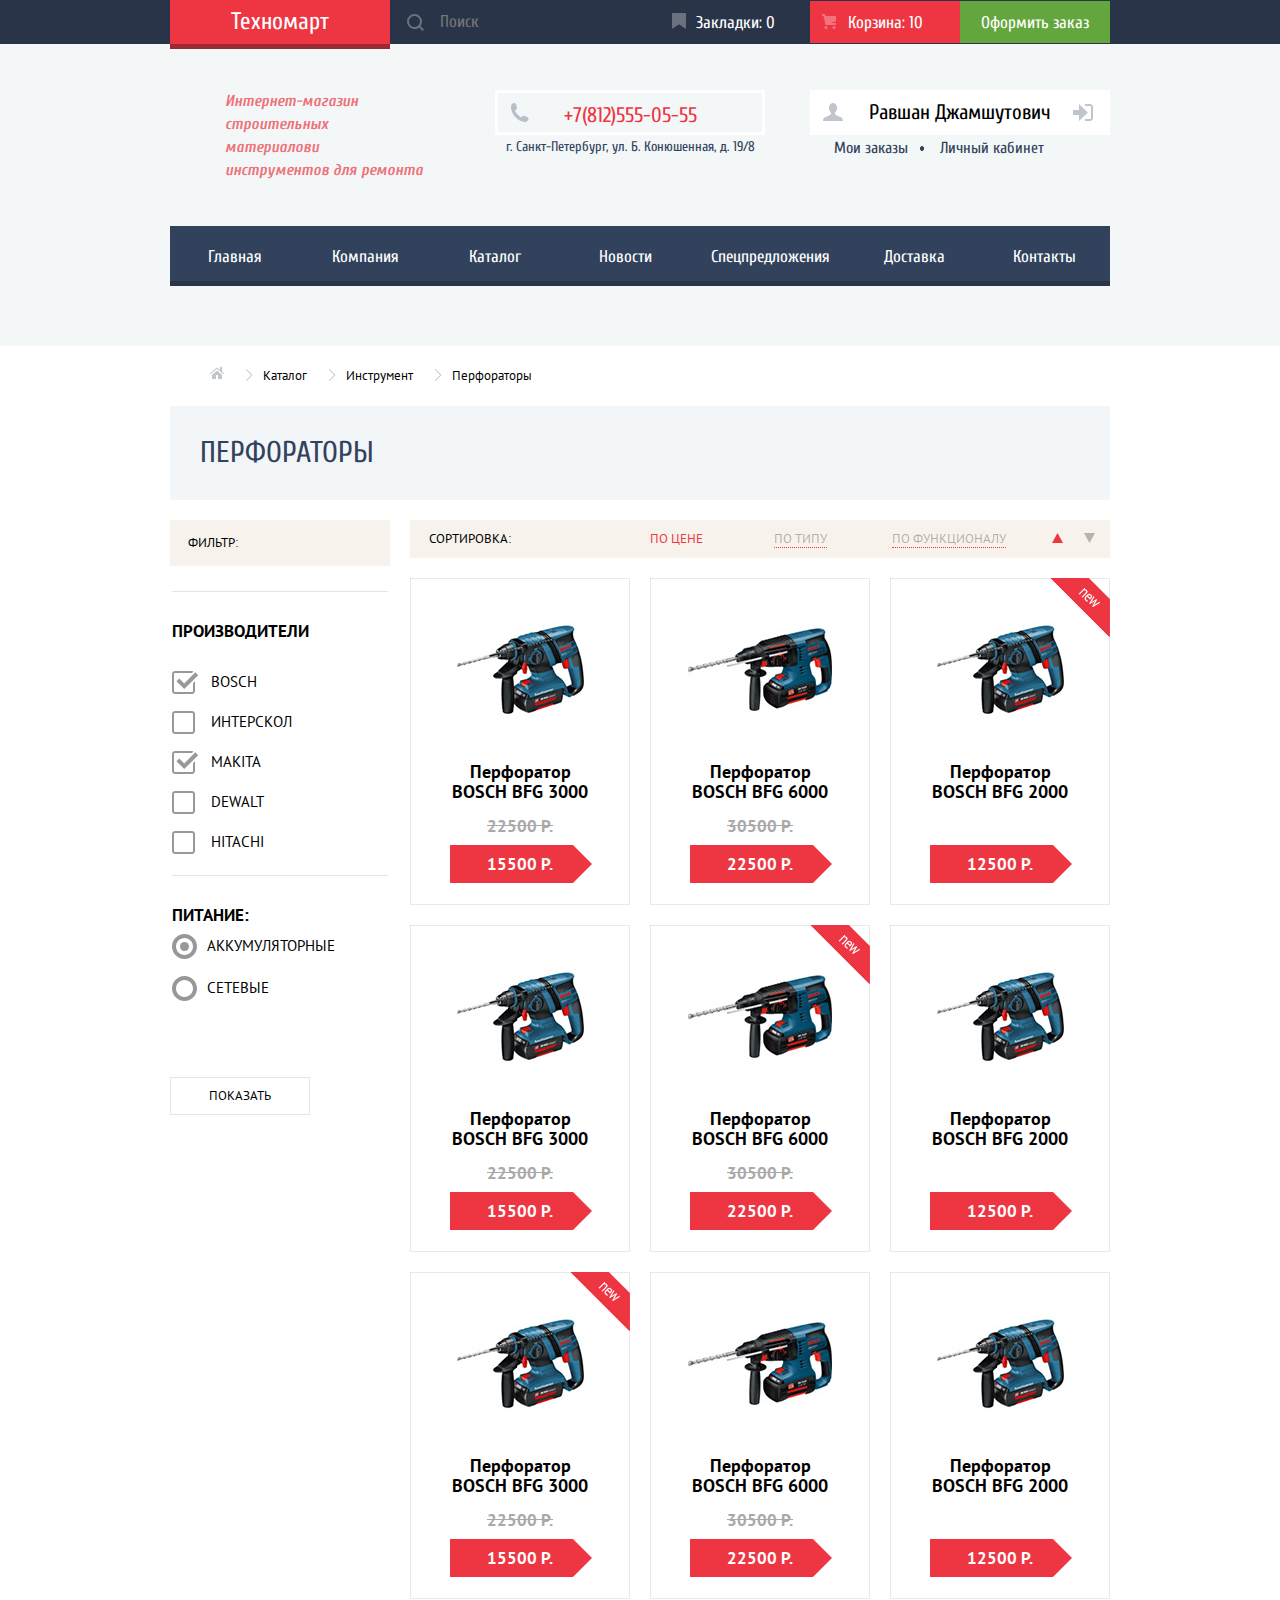
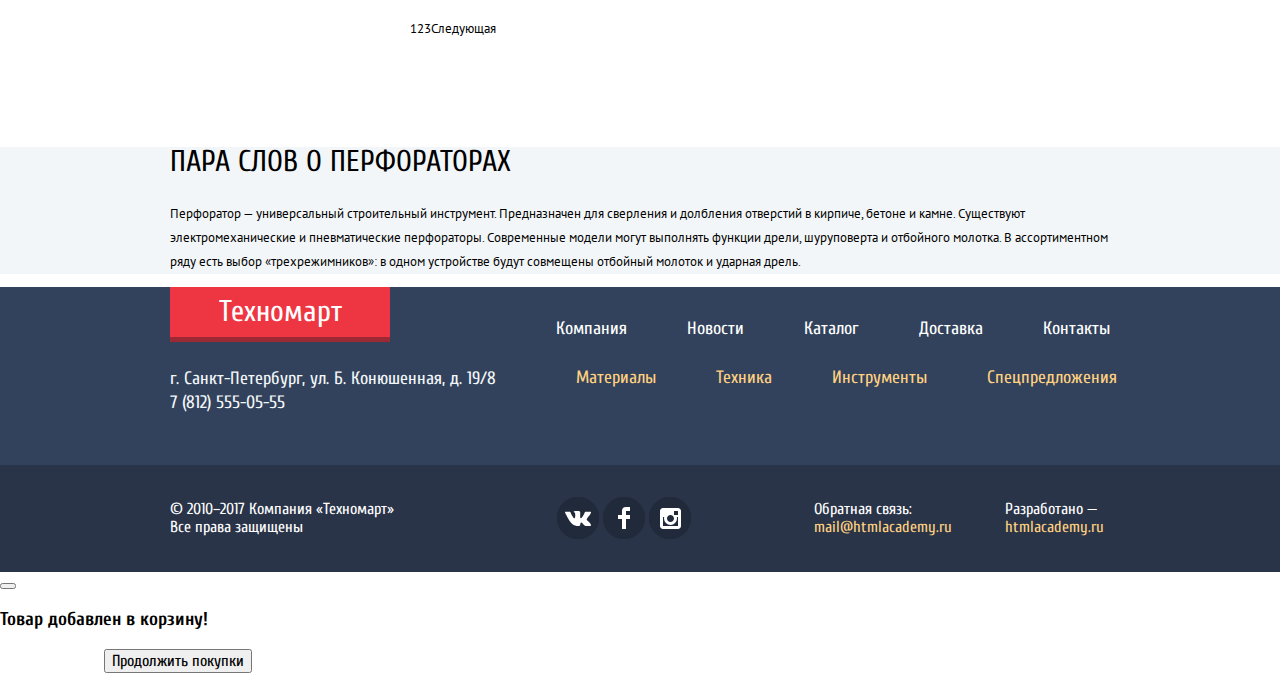
==== catalog.html @ 6abb8fef "Почти законченый фильтр" ====
<!DOCTYPE html>
<html>
  <head>
    <meta charset="utf-8">
    <title>Техномарт-товары</title>
    <link rel="stylesheet" href="css/normalize.css">
    <link href="https://fonts.googleapis.com/css?family=Cuprum:400,700,700i|PT+Sans:400,700&amp;subset=cyrillic" rel="stylesheet">
    <link rel="stylesheet" href="css/style.css">
  </head>
  <body class="inner">
    <header class="main-header">
      <div class="header-bg">
        <div class="header-top center">
          <a href="#" class="logo">
            Техномарт
          </a>

          <form class="search" action="https://echo.htmlacademy.ru" method="get">
            <input type="search" name="search" placeholder="Поиск" aria-label="Строка поиска">
            <button class="search-submit" type="submit" name="search-bottom" aria-label="Подтвердить поиск">
              <svg xmlns="http://www.w3.org/2000/svg" width="17" height="17" viewBox="0 0 17 17">
                  <path  d="M17 15.586l-3.542-3.542A7.465 7.465 0 0 0 15 7.5 7.5 7.5 0 1 0 7.5 15c1.71 0 3.282-.579 4.544-1.542L15.586 17 17 15.586zM2 7.5C2 4.467 4.467 2 7.5 2 10.532 2 13 4.467 13 7.5c0 3.032-2.468 5.5-5.5 5.5A5.506 5.506 0 0 1 2 7.5z"/>
              </svg>
            </button>
          </form>

          <div class="header-top-actions">
            <a href="#" class="bookmarks">Закладки: <span class="bookmarks-number">0</span></a>
            <a href="#" class="basket not-empty">Корзина: <span class="basket-number">10</span></a>
            <a href="#" class="order">Оформить заказ</a>
          </div>
        </div>
      </div>

      <div class="header-middle center">
        <h1 class="header-title">
            Интернет-магазин<br>строительных материалови<br>инструментов для ремонта
        </h1>

        <p class="header-info">

          <a href="tel:+78125550555" class="info-number">+7(812)555-05-55</a>

            г. Санкт-Петербург, ул. Б. Конюшенная, д. 19/8
        </p>

        <ul class="account entered">
          <li>
            <a href="#" class="account-user">
              <span class="user-name">Равшан Джамшутович</span>
            </a>
            <a href="#" class="account-exit">
              <svg xmlns="http://www.w3.org/2000/svg" width="20" height="17" viewBox="0 0 20 17">
                  <path fill="#32425C" d="M14.875 8.5L6 0v6H0v5h6v6z"/>
                  <path fill="#32425C" d="M16.986 15.01h-5.027V17h5.027c2.178 0 3.004-1.81 3.029-3.026V3.028C19.99 1.811 19.164 0 16.986 0h-5.027v1.99h5.027c.839 0 .992.681 1.01 1.057v10.904c-.017.376-.171 1.059-1.01 1.059z"/>
              </svg>
            </a>
          </li>

          <li class="account-actions"><a href="#" class="my-orders">Мои заказы</a><a href="#" class="my-account">Личный кабинет</a></li>
        </ul>
      </div>


      <nav class="header-bottom center">
          <ul class="nav-list">
            <li><a href="index.html">Главная</a></li>
            <li><a href="#">Компания</a></li>
            <li><a href="catalog.html">Каталог</a></li>
            <li><a href="#">Новости</a></li>
            <li><a href="#">Спецпредложения</a></li>
            <li><a href="#">Доставка</a></li>
            <li><a href="#">Контакты</a></li>
          </ul>
      </nav>

    </header>

    <main class="inner-page">
      <div class="center">
        <ul class="breadcrumbs">
          <li class="home">
            <a href="index.html">Главная
              <svg xmlns="http://www.w3.org/2000/svg" width="15" height="12" viewBox="0 0 15 12">
                  <g fill="#C1C6CE">
                      <path d="M3 8v4h4V8h2v4h4V8L8 3.516z"/>
                      <path d="M14.831 6.365L13 4.751V0h-2v2.987L8.332.635c-.02-.017-.043-.023-.064-.037a.465.465 0 0 0-.08-.047.551.551 0 0 0-.095-.024C8.062.521 8.032.515 8 .515c-.031 0-.061.006-.092.012a.46.46 0 0 0-.095.025c-.028.011-.053.029-.08.046-.021.014-.045.02-.064.037l-6.498 5.73a.501.501 0 0 0 .33.875.497.497 0 0 0 .331-.125L8 1.677l6.169 5.438a.501.501 0 0 0 .662-.75z"/>
                  </g>
              </svg>
            </a>
          </li>
          <li><a href="#">Каталог</a></li>
          <li><a href="#">Инструмент</a></li>
          <li>Перфораторы</li>
        </ul>

        <p class="internally-title title">Перфораторы</p>
      </div>

      <div class="inner-page-help center">
        <aside class="filters">
          <h2 class="filters-title">Фильтр:</h2>
          <form class="filter-actions" action="https://echo.htmlacademy.ru" method="post">
            <!--<fieldset class="filter-price">
              <legend class="price-title">Цена:</legend>

            </fieldset>
            -->
            <fieldset class="filter filter-manufacturer">
              <legend class="filter-title">Производители</legend>
              <p>
                <label class="checkbox">
                  <input class="checkbox-input" type="checkbox" name="manufacturer" checked value="bosch">
                  <span class="checkbox-custom custom"></span>
                  <span class="checkbox-label custom-label">BOSCH</span>
                </label>

                <label class="checkbox">
                  <input class="checkbox-input" type="checkbox" name="manufacturer" value="intersckol">
                  <span class="checkbox-custom custom"></span>
                  <span class="checkbox-label custom-label">ИНТЕРСКОЛ</span>
                </label>

                <label class="checkbox">
                  <input class="checkbox-input" type="checkbox" name="manufacturer" checked value="makita">
                  <span class="checkbox-custom custom"></span>
                  <span class="checkbox-label custom-label">MAKIta</span>
                </label>

                <label class="checkbox">
                  <input class="checkbox-input" type="checkbox" name="manufacturer" value="dewalt">
                  <span class="checkbox-custom custom"></span>
                  <span class="checkbox-label custom-label">Dewalt</span>
                </label>

                <label class="checkbox">
                  <input class="checkbox-input" type="checkbox" name="manufacturer" value="hitachi">
                  <span class="checkbox-custom custom"></span>
                  <span class="checkbox-label custom-label">Hitachi</span>
                </label>
              </p>
            </fieldset>

            <fieldset class="filter filter-nutrition">
              <legend class="filter-title">Питание:</legend>
              <label class="radio">
                <input disabled class="radio-input" type="radio" name="nutrition" value="battery" checked>
                <span class="radio-custom custom"></span>
                <span class="radio-label custom-label">Аккумуляторные</span>
              </label>

              <label class="radio">
                <input class="radio-input" type="radio" name="nutrition" value="network">
                <span class="radio-custom custom"></span>
                <span class="radio-label custom-label">Сетевые</span>
              </label>
            </fieldset>
            <button type="submit"  class="filters-submit">Показать</button>
          </form>
        </aside>

        <div class="catalog-column">
          <section class="sorting">
            <h2>Сортировка:</h2>
            <ul class="sorting-menu">
              <li><a class="sorting-text sorting-price sorting-active" href="#">по цене</a></li>
              <li><a class="sorting-text sorting-type" href="#">по типу</a></li>
              <li><a class="sorting-text sorting-funct" href="#">по функционалу</a></li>
              <li>
                <a class="sorthing-flag sorting-up sorting-active-flag" href="#">
                  <svg xmlns="http://www.w3.org/2000/svg" width="11" height="10" viewBox="0 0 11 10">
                      <path d="M5.5 0L0 10h11z"/>
                  </svg>
                </a>
              </li>
              <li>
                <a class="sorting-flag sorting-down" href="#">
                  <svg xmlns="http://www.w3.org/2000/svg" width="11" height="10" viewBox="0 0 11 10">
                      <path d="M5.5 10L0 0h11"/>
                  </svg>
                </a>
              </li>
            </ul>
          </section>

          <section class="catalog items">
            <ul class="catalog-list">
              <li class="catalog-item">

                <h3 class="item-title">
                  <a href="#">
                    Перфоратор BOSCH
                    BFG 3000
                  </a>
                </h3>
                <p class="img-item">
                  <img src="img/item-1.jpg" alt="Перфоратор BOSCH BFG 3000" width="127" height="112">
                </p>

                <p class="old-price"><span class="visually-hidden">Старая цена: </span>22500 Р.</p>
                <p class="new-price"><span class="visually-hidden">Новая цена: </span>15500 Р.</p>

                <p class="item-actions">
                  <a href="#" class="buy">Купить</a>
                  <a href="#" class="bookmark">В Закладки</a>
                </p>
              </li>

              <li class="catalog-item">

                <h3 class="item-title">
                  <a href="#">
                    Перфоратор BOSCH
                    BFG 6000
                  </a>
                </h3>
                <p class="img-item">
                  <img src="img/item-2.jpg" alt="Перфоратор BOSCH BFG 6000" width="144" height="128">
                </p>

                <p class="old-price"><span class="visually-hidden">Старая цена: </span>30500 Р.</p>
                <p class="new-price"><span class="visually-hidden">Новая цена: </span>22500 Р.</p>

                <p class="item-actions">
                  <a href="#" class="buy">Купить</a>
                  <a href="#" class="bookmark">В Закладки</a>
                </p>
              </li>

              <li class="catalog-item">

                <h3 class="item-title">
                  <a href="#">
                    Перфоратор BOSCH
                    BFG 2000
                  </a>
                </h3>
                <p class="img-item">
                  <img src="img/item-1.jpg" alt="Перфоратор BOSCH BFG 2000" width="127" height="112">
                </p>
                <b class="new-item">New</b>
                <p class="old-price"><span class="visually-hidden">Старая цена: </span></p>
                <p class="new-price"><span class="visually-hidden">Новая цена: </span>12500 Р.</p>

                <p class="item-actions">
                  <a href="#" class="buy">Купить</a>
                  <a href="#" class="bookmark">В Закладки</a>
                </p>
              </li>

              <li class="catalog-item">

                <h3 class="item-title">
                  <a href="#">
                    Перфоратор BOSCH
                    BFG 3000
                  </a>
                </h3>
                <p class="img-item">
                  <img src="img/item-1.jpg" alt="Перфоратор BOSCH BFG 3000" width="127" height="112">
                </p>

                <p class="old-price"><span class="visually-hidden">Старая цена: </span>22500 Р.</p>
                <p class="new-price"><span class="visually-hidden">Новая цена: </span>15500 Р.</p>

                <p class="item-actions">
                  <a href="#" class="buy">Купить</a>
                  <a href="#" class="bookmark">В Закладки</a>
                </p>
              </li>

              <li class="catalog-item">

                <h3 class="item-title">
                  <a href="#">
                    Перфоратор BOSCH
                    BFG 6000
                  </a>
                </h3>
                <p class="img-item">
                  <img src="img/item-2.jpg" alt="Перфоратор BOSCH BFG 6000" width="144" height="128">
                </p>
                <b class="new-item">New</b>
                <p class="old-price"><span class="visually-hidden">Старая цена: </span>30500 Р.</p>
                <p class="new-price"><span class="visually-hidden">Новая цена: </span>22500 Р.</p>

                <p class="item-actions">
                  <a href="#" class="buy">Купить</a>
                  <a href="#" class="bookmark">В Закладки</a>
                </p>
              </li>

              <li class="catalog-item">

                <h3 class="item-title">
                  <a href="#">
                    Перфоратор BOSCH
                    BFG 2000
                  </a>
                </h3>
                <p class="img-item">
                  <img src="img/item-1.jpg" alt="Перфоратор BOSCH BFG 2000" width="127" height="112">
                </p>

                <p class="old-price"><span class="visually-hidden">Старая цена: </span></p>
                <p class="new-price"><span class="visually-hidden">Новая цена: </span>12500 Р.</p>

                <p class="item-actions">
                  <a href="#" class="buy">Купить</a>
                  <a href="#" class="bookmark">В Закладки</a>
                </p>
              </li>

              <li class="catalog-item">

                <h3 class="item-title">
                  <a href="#">
                    Перфоратор BOSCH
                    BFG 3000
                  </a>
                </h3>
                <p class="img-item">
                  <img src="img/item-1.jpg" alt="Перфоратор BOSCH BFG 3000" width="127" height="112">
                </p>
                <b class="new-item">New</b>
                <p class="old-price"><span class="visually-hidden">Старая цена: </span>22500 Р.</p>
                <p class="new-price"><span class="visually-hidden">Новая цена: </span>15500 Р.</p>

                <p class="item-actions">
                  <a href="#" class="buy">Купить</a>
                  <a href="#" class="bookmark">В Закладки</a>
                </p>
              </li>

              <li class="catalog-item">

                <h3 class="item-title">
                  <a href="#">
                    Перфоратор BOSCH
                    BFG 6000
                  </a>
                </h3>
                <p class="img-item">
                  <img src="img/item-2.jpg" alt="Перфоратор BOSCH BFG 6000" width="144" height="128">
                </p>

                <p class="old-price"><span class="visually-hidden">Старая цена: </span>30500 Р.</p>
                <p class="new-price"><span class="visually-hidden">Новая цена: </span>22500 Р.</p>

                <p class="item-actions">
                  <a href="#" class="buy">Купить</a>
                  <a href="#" class="bookmark">В Закладки</a>
                </p>
              </li>

              <li class="catalog-item">

                <h3 class="item-title">
                  <a href="#">
                    Перфоратор BOSCH
                    BFG 2000
                  </a>
                </h3>
                <p class="img-item">
                  <img src="img/item-1.jpg" alt="Перфоратор BOSCH BFG 2000" width="127" height="112">
                </p>

                <p class="old-price"><span class="visually-hidden">Старая цена: </span></p>
                <p class="new-price"><span class="visually-hidden">Новая цена: </span>12500 Р.</p>

                <p class="item-actions">
                  <a href="#" class="buy">Купить</a>
                  <a href="#" class="bookmark">В Закладки</a>
                </p>
              </li>
            </ul>

          <ul class="pagination">
            <li><a class="button-pagination active" href="#">1</a></li>
            <li><a class="button-pagination" href="#">2</a></li>
            <li><a class="button-pagination" href="#">3</a></li>
            <li><a class="button-pagination button-next" href="#">Следующая</a></li>
          </ul>
        </section>
      </div>
    </div>
      <section class="inner-info">
        <div class="center">
          <h2 class="title">ПАРА СЛОВ О ПЕРФОРАТОРАХ</h2>
          <p>
            Перфоратор — универсальный строительный инструмент. Предназначен для сверления и долбления отверстий в кирпиче, бетоне и камне.
            Существуют электромеханические и пневматические перфораторы. Современные модели могут выполнять функции дрели, шуруповерта и отбойного молотка. В ассортиментном ряду есть выбор «трехрежимников»: в одном устройстве будут совмещены отбойный молоток и ударная дрель.
          </p>
        </div>
      </section>
    </main>

    <footer class="main-footer">
      <nav class="footer-nav center">
        <div class="footer-column-left">
          <a href="#" class="logo">
            Техномарт
          </a>

          <p>
            г. Санкт-Петербург, ул. Б. Конюшенная, д. 19/8<br>
            7 (812) 555-05-55
          </p>
        </div>

        <div class="footer-column-right">
          <ul class="footer-main-nav">
            <li><a class="footer-button" href="#">Компания</a></li>
            <li><a class="footer-button" href="#">Новости</a></li>
            <li><a class="footer-button" href="#">Каталог</a></li>
            <li><a class="footer-button" href="#">Доставка</a></li>
            <li><a class="footer-button last" href="#">Контакты</a></li>
          </ul>

          <ul class="footer-add-nav">
            <li><a class="footer-button" href="#">Материалы</a></li>
            <li><a class="footer-button" href="#">Техника</a></li>
            <li><a class="footer-button" href="#">Инструменты</a></li>
            <li><a class="footer-button last" href="#">Спецпредложения</a></li>
          </ul>
        </div>
      </nav>

      <div class="footer-bottom-bg">
        <div class="footer-bottom center">
          <p class="footer-info">
            © 2010–2017 Компания «Техномарт»<br>
            Все права защищены
          </p>

          <div class="social">
            <ul>
              <li>
                <a class="social-button" href="https://vk.com">Vkontakte
                  <svg xmlns="http://www.w3.org/2000/svg" width="26" height="15" viewBox="0 0 26 15">
                      <path fill="#FFF" d="M16.138 11.51c.956-.309 2.18 2.04 3.483 2.939.978.681 1.727.534 1.727.534l3.473-.05s1.815-.112.957-1.554c-.071-.12-.503-1.069-2.585-3.022-2.177-2.043-1.882-1.712.739-5.244 1.597-2.153 2.236-3.468 2.036-4.028-.192-.539-1.365-.399-1.365-.399L20.69.713c-.381.001-.704.119-.851.515-.003.004-.621 1.666-1.445 3.079-1.741 2.989-2.436 3.148-2.724 2.961-.661-.433-.494-1.737-.494-2.664 0-2.897.432-4.105-.846-4.417-.427-.104-.739-.172-1.828-.182-1.392-.021-2.574 0-3.244.329-.445.223-.786.712-.579.74.26.035.843.16 1.155.586.401.552.389 1.789.389 1.789s.229 3.411-.54 3.834c-.528.29-1.25-.302-2.803-3.016-.793-1.388-1.392-2.922-1.392-2.922s-.116-.285-.326-.441c-.25-.185-.6-.244-.6-.244L.848.684S.29.7.085.946c-.182.218-.015.668-.015.668s2.909 6.881 6.203 10.347c3.02 3.182 6.452 2.971 6.452 2.971h1.555s.469-.054.709-.312c.224-.24.214-.691.214-.691s-.031-2.109.935-2.419z"/>
                  </svg>
                </a>
              </li>
              <li>
                <a class="social-button" href="https://ru-ru.facebook.com">facebook
                  <svg xmlns="http://www.w3.org/2000/svg" width="12" height="22" viewBox="0 0 12 22">
                      <path fill="#FFF" d="M12 4V0H8a4 4 0 0 0-4 4v4H0v4h4v10h4V12h4V8H8V4h4z"/>
                  </svg>
                </a>
              </li>
              <li>
                <a class="social-button" href="https://www.instagram.com">instagram
                  <svg xmlns="http://www.w3.org/2000/svg" width="21" height="21" viewBox="0 0 21 21">
                      <path fill="#FFF" d="M18 0H3C1.35 0 0 1.35 0 3v15c0 1.65 1.35 3 3 3h15c1.65 0 3-1.35 3-3V3c0-1.65-1.35-3-3-3zm-7.5 7c1.93 0 3.5 1.57 3.5 3.5S12.43 14 10.5 14 7 12.43 7 10.5 8.57 7 10.5 7zM18 18H3V9h1.181A6.504 6.504 0 0 0 4 10.5a6.5 6.5 0 1 0 13 0 6.45 6.45 0 0 0-.181-1.5H18v9zm0-11h-4V3h4v4z"/>
                  </svg>
                </a>
              </li>
            </ul>
          </div>

          <p class="feedback">
            Обратная связь:<br>
            <a href="mailto:mail@htmlacademy.ru">mail@htmlacademy.ru</a>
          </p>

          <p class="developed">
            Разработано — <br>
            <a href="https://htmlacademy.ru">htmlacademy.ru</a>
          </p>
        </div>
      </div>
    </footer>

    <section class="pop-up added-item">
      <button type="button"  class="close" aria-label="Закрыть"></button>

      <h3 class="title-added">Товар добавлен в корзину!</h3>

      <a href="#" class="go-tu">Оформить заказ</a>

      <button type="button" class="continue">Продолжить покупки</button>
    </section>
  </body>
</html>
---- css/style.css ----
/*Global teg*/
body{
  margin:0px;
  padding: 0px;

  font-family: Cuprum, Arial, sans-serif;

}

a{
  text-decoration: none;
  color:#ffffff;
}
.button{
  display: block;
  width: 253px;
  min-height: 38px;
  box-sizing: border-box;

  padding-top:11px;

  text-align: center;

  font-size: 14px;
  line-height: 1.29;
  font-weight: normal;

  color: #ffffff;

  background-color: #ee3643;


}
.button:hover,
.button:focus{
  background-color: #ca2c37;
}
.button:active{
  background-color: #ba2732;
}

.title{
  font-weight: normal;
  text-transform: uppercase;
}

.center{
  width: 940px;
  padding: 0px 10px;
  margin: 0px auto;
}


.visually-hidden {
  position: absolute;
  overflow: hidden;
  clip: rect(0 0 0 0);
  height: 1px; width: 1px;
  margin: -1px; padding: 0; border: 0;
}


/*Header*/
.main-header{
  background-color: #f3f7f8;

  padding-bottom: 60px;
  margin-bottom: 60px;
}
.header-bg{
  display: flex;

  width: 100%;

  margin-bottom: 46px;

  background-color: #293449;
}
.main-header .header-top{
  display: flex;
  margin: 0 auto;
  align-items: center;
  min-height: 42px;

  font-size: 17px;
  line-height: 18px;
}

.header-top .header-top-actions{
  display: flex;
  justify-content: flex-end;

  flex-basis: 100%;
}

.logo{
  box-sizing: border-box;

  font-size: 24px;
  line-height: 24px;

  text-align: center;

  padding: 10px 0px;

  width: 220px;
  min-height: 43px;

  background-color: #ee3643;

  box-shadow: 0px 5px 0 0 #9C2933;

  flex-shrink: 0;
}
.logo:hover{
  background-color: #ca2c37;
}
.logo:active,
.logo:focus
{
  background-color: #ba2732;
}

.search{
  min-height: 42px;

  display: flex;

  flex-shrink: 0;

  position: relative;
}

.search input[type="search"]{
  font:inherit;

  background-color: inherit;

  border:none;

  box-sizing: border-box;

  padding: 0px;
  padding-left: 50px;

  width: 270px;
  min-height: 100%;
}

.search .search-submit{
  position: absolute;


  font-size: 0px;

  border:none;

  min-height: 42px;
  width: 50px;

  order: -1;

  margin:0px;
  padding:0px;

  background-color: transparent;
  fill:#ffffff;
  opacity: 0.3;
}

.search:hover{
  background-color: #212a3a;
}
.search:hover .search-submit{
  opacity: 1;
}
.search-submit:focus{
  opacity: 1;
  fill:black;
}
.search input[type="search"]:focus{
  background-color: #ffffff;

  outline: none;

  color: #000000;
}
input[type="search"]:focus+.search-submit{
  opacity: 1;
  fill:#ee3643;
}
.search-submit:focus{
  opacity: 1;
  fill:#ee3643;
}
.header-top-actions{
  width: 450px;
}

.bookmarks{
  position: relative;
}
.bookmarks{
  display: block;

  width: 150px;
  min-height: 42px;

  padding-top:13px;

  text-align: center;

  box-sizing: border-box;
}
.bookmarks::after{
  content: "";
  position: absolute;
  left: 12px;
  top: 12px;
  min-width: 14px;
  min-height: 16px;

  background-image: url("data:image/svg+xml,%3Csvg xmlns='http://www.w3.org/2000/svg' width='14' height='16' viewBox='0 0 14 16' style='opacity:0.3;'%3E%3Cpath fill='%23ffffff' d='M14 15c0 .55-.368.741-.818.426l-5.363-3.765c-.45-.315-1.187-.315-1.637 0L.818 15.426C.368 15.741 0 15.55 0 15V1c0-.55.45-1 1-1h12c.55 0 1 .45 1 1v14z'/%3E%3C/svg%3E");
  background-position: center;
  background-repeat: no-repeat;
}

.basket{
  display: block;

  position: relative;

  width: 150px;
  min-height: 42px;

  padding-top:13px;

  text-align: center;

  box-sizing: border-box;
}

.not-empty{
  background-color: #ee3643;
}

.bookmarks.not-empty{
  background-color: #ee3643;
}

.basket.not-empty{
  background-color: #ee3643;
}

.basket::after{
  content: "";
  position: absolute;
  left: 12px;
  top: 12px;
  min-width: 14px;
  min-height: 16px;

  background-image: url("data:image/svg+xml,%3Csvg xmlns='http://www.w3.org/2000/svg' width='15' height='15' viewBox='0 0 15 15' style='opacity:0.3;'%3E%3Ccircle cx='4.5' cy='13.5' r='1.5' fill='%23ffffff'/%3E%3Ccircle cx='12.5' cy='13.5' r='1.5' fill='%23ffffff'/%3E%3Cpath d='M15 2H4.07l-.422-2H0v2h2.031l1.985 9H15V9H9.441L15 6.951z' fill='%23ffffff'/%3E%3C/svg%3E%0A");
  background-position: center;
  background-repeat: no-repeat;
}

.bookmarks:hover,
.bookmarks:focus,
.basket:hover,
.basket:focus{
  background-color: #212a3a;
}
.bookmarks:hover::after,
.bookmarks:focus::after{
  background-image: url("data:image/svg+xml,%3Csvg xmlns='http://www.w3.org/2000/svg' width='14' height='16' viewBox='0 0 14 16' style='opacity:1;'%3E%3Cpath fill='%23ffffff' d='M14 15c0 .55-.368.741-.818.426l-5.363-3.765c-.45-.315-1.187-.315-1.637 0L.818 15.426C.368 15.741 0 15.55 0 15V1c0-.55.45-1 1-1h12c.55 0 1 .45 1 1v14z'/%3E%3C/svg%3E");
}
.basket:hover::after,
.basket:focus::after{
  background-image: url("data:image/svg+xml,%3Csvg xmlns='http://www.w3.org/2000/svg' width='15' height='15' viewBox='0 0 15 15' style='opacity:1;'%3E%3Ccircle cx='4.5' cy='13.5' r='1.5' fill='%23ffffff'/%3E%3Ccircle cx='12.5' cy='13.5' r='1.5' fill='%23ffffff'/%3E%3Cpath d='M15 2H4.07l-.422-2H0v2h2.031l1.985 9H15V9H9.441L15 6.951z' fill='%23ffffff'/%3E%3C/svg%3E%0A");
}

.bookmarks:active,
.basket:active{
  background-color: #161d29;
  opacity: 0.6;
}
.bookmarks:active::after{
  background-image: url("data:image/svg+xml,%3Csvg xmlns='http://www.w3.org/2000/svg' width='14' height='16' viewBox='0 0 14 16' style='opacity:0.5;'%3E%3Cpath fill='%23ffffff' d='M14 15c0 .55-.368.741-.818.426l-5.363-3.765c-.45-.315-1.187-.315-1.637 0L.818 15.426C.368 15.741 0 15.55 0 15V1c0-.55.45-1 1-1h12c.55 0 1 .45 1 1v14z'/%3E%3C/svg%3E");
}
.basket:active::after{
  background-image: url("data:image/svg+xml,%3Csvg xmlns='http://www.w3.org/2000/svg' width='15' height='15' viewBox='0 0 15 15' style='opacity:0.5;'%3E%3Ccircle cx='4.5' cy='13.5' r='1.5' fill='%23ffffff'/%3E%3Ccircle cx='12.5' cy='13.5' r='1.5' fill='%23ffffff'/%3E%3Cpath d='M15 2H4.07l-.422-2H0v2h2.031l1.985 9H15V9H9.441L15 6.951z' fill='%23ffffff'/%3E%3C/svg%3E%0A");
}

.bookmarks.not-empty:hover,
.bookmarks.not-empty:focus{
  background-color: #ca2c37;
}
.bookmarks.not-empty:active{
  background-color: #ba2732;
}

.basket.not-empty:hover,
.basket.not-empty:focus{
  background-color: #ca2c37;
}
.basket.not-empty:active{
  background-color: #ba2732;
}

.order{
  display: block;
  background-color: #63a63e;

  box-sizing: border-box;

  text-align: center;

  padding-top: 13px;

  width: 150px;
  min-height: 42px;
}
.order:hover,
.order:focus{
  background-color: #5fbb2d;
}
.order:active{
  background-color: #518534;
  color:rgba(255, 255, 255, 0.5);
}


.header-middle{
  display: flex;
  flex-direction: row;
  justify-content: flex-start;
  align-items: flex-start;

  margin-bottom: 44px;

}

.header-title{
  display: block;
  min-width: 200px;
  min-height: 60px;
  box-sizing: border-box;


  font-style: italic;
  font-size: 16px;
  line-height: 23px;

  text-align: left;

  color:rgba(238, 54, 67, 0.7);

  margin: 0px;
  margin-right: 70px;
  margin-left: 55px;
}

.header-info{
  text-align:center;

  font-size: 14px;
  line-height: 24px;

  color: #32425c;

  margin: 0px;
  margin-right: 65px;

  position: relative;
}


.info-number{
  display: block;
  width: 270px;
  min-height: 45px;
  box-sizing: border-box;

  padding-top: 12px;

  font-size: 21px;
  line-height: 21px;

  border:3px solid #ffffff;

  color:#ee3643;
}
.info-number::after{
  content: "";
  position: absolute;
  left: 15px;
  top: 13px;

  min-width: 19px;
  min-height: 19px;

  background-image: url("data:image/svg+xml,%3Csvg xmlns='http://www.w3.org/2000/svg' width='19' height='19' viewBox='0 0 19 19'%3E%3Cpath fill='%23B7BFC8' d='M15.572 18.985h-.941c-4.129-.488-7.157-2.408-9.359-4.864C3.062 11.66 1.318 8.492.978 4.228V3.084c.078-.774.459-1.304.898-1.757C2.425.766 3.25.044 4.002.019c.554-.018 1.5.38 1.879.899.329.446.504 1.339.656 2.003.154.671.505 1.643.408 2.289-.148 1.007-1.487 1.434-1.879 2.166 1.307 3.135 3.443 5.439 6.293 7.031.715-.392 1.346-1.572 2.332-1.595.359-.009.818.178 1.184.286.402.121.75.275 1.104.408.596.224 1.648.521 2.004 1.021.365.513.57 1.356.49 1.879-.164 1.041-1.879 2.197-2.901 2.579z'/%3E%3C/svg%3E%0A");
}

.account{
  display: flex;

  list-style: none;

  font-size:21px;
  line-height: 21px;

  text-align:center;

  margin: 0px;
  padding-left: 0px;
  margin-right: -10px;
}
.account li{
  margin-right: 10px;

  position: relative;
}
.account a{
  display: block;
  color: #000000;

  box-sizing: border-box;

  width: 121px;
  min-height: 45px;
  padding-top: 14px;

  background-color:#ffffff;
}

.account .entrance{
  padding-left: 40px;
}
.account .entrance::after{
  content: "";
  position: absolute;
  top: 14px;
  left: 14px;

  min-width: 20px;
  min-height: 17px;

  background-image: url("data:image/svg+xml,%3Csvg xmlns='http://www.w3.org/2000/svg' width='20' height='17' viewBox='0 0 20 17' style='opacity:0.3;'%3E%3Cpath fill='%2332425C' d='M14.875 8.5L6 0v6H0v5h6v6z'/%3E%3Cpath fill='%2332425C' d='M16.986 15.01h-5.027V17h5.027c2.178 0 3.004-1.81 3.029-3.026V3.028C19.99 1.811 19.164 0 16.986 0h-5.027v1.99h5.027c.839 0 .992.681 1.01 1.057v10.904c-.017.376-.171 1.059-1.01 1.059z'/%3E%3C/svg%3E");
}

.account .check-in{
  width: 150px;
}

.account a:hover,
.account a:focus{
  color:#ee3643;
}
.account .entrance:hover::after,
.account .entrance:focus::after{
  background-image: url("data:image/svg+xml,%3Csvg xmlns='http://www.w3.org/2000/svg' width='20' height='17' viewBox='0 0 20 17' style='opacity:1;'%3E%3Cpath fill='%2332425C' d='M14.875 8.5L6 0v6H0v5h6v6z'/%3E%3Cpath fill='%2332425C' d='M16.986 15.01h-5.027V17h5.027c2.178 0 3.004-1.81 3.029-3.026V3.028C19.99 1.811 19.164 0 16.986 0h-5.027v1.99h5.027c.839 0 .992.681 1.01 1.057v10.904c-.017.376-.171 1.059-1.01 1.059z'/%3E%3C/svg%3E");
}

.account a:active{
  color: rgba(0, 0, 0, 0.3);
}
.account .entrance:active::after{
  background-image: url("data:image/svg+xml,%3Csvg xmlns='http://www.w3.org/2000/svg' width='20' height='17' viewBox='0 0 20 17' style='opacity:0.5;'%3E%3Cpath fill='%2332425C' d='M14.875 8.5L6 0v6H0v5h6v6z'/%3E%3Cpath fill='%2332425C' d='M16.986 15.01h-5.027V17h5.027c2.178 0 3.004-1.81 3.029-3.026V3.028C19.99 1.811 19.164 0 16.986 0h-5.027v1.99h5.027c.839 0 .992.681 1.01 1.057v10.904c-.017.376-.171 1.059-1.01 1.059z'/%3E%3C/svg%3E");
}
/*User logged in*/
.account.entered{
  flex-wrap: wrap;

  margin-left: -20px;
}

.account .account-user{
  position: relative;

  width: 300px;
  min-height: 21px;
  box-sizing: border-box;

  padding: 0px;
  padding-top: 12px;
  padding-bottom: 12px;
  margin-bottom: 4px;
}
.account .account-exit{
  position: absolute;
  right:  0px;
  top: 0px;

  width: 55px;
  height: 21px;
  box-sizing: border-box;

  padding-top: 14px;

  background-color: transparent;

  opacity: 0.3;
}

.account-user .user-name::before{
  content: "";
  position: absolute;
  top: 13px;
  left: 13px;

  width: 20px;
  height: 18px;
  background-color: transparent;

  opacity: 0.3;
  background-image: url("data:image/svg+xml,%3Csvg xmlns='http://www.w3.org/2000/svg' width='20' height='18' viewBox='0 0 20 18'%3E%3Cpath fill='%2332425C' d='M17.881 14.166c-2.144-.735-4.256-1.666-5.207-2.39-.657-.501-.77-1.618-.517-2.415 1.118-.903 1.864-2.477 1.864-4.278C14.021 2.276 12.221 0 10 0S5.979 2.276 5.979 5.083c0 1.801.746 3.374 1.863 4.277.253.798.141 1.915-.517 2.416-.95.724-3.063 1.654-5.207 2.39S0 18 0 18h20s.025-3.099-2.119-3.834z'/%3E%3C/svg%3E%0A");

}
.account .account-user:hover,
.account .account-user:focus{
  color: #000000;
}
.account .account-user:active{
  color: rgba(0, 0, 0, 0.3);
}

.account-user:hover .user-name::before,
.account-user:focus .user-name::before{
  opacity: 1;
}
.account-user:active .user-name::before{
  opacity: 0.3;
}

.account .account-exit:hover,
.account .account-exit:focus{
  opacity: 1;
}
.account .account-exit:active{
  opacity: 0.3;
}


.account .account-actions{
  display: flex;

  width: 300px;
}
.account-actions a{
  font-size: 16px;
  line-height: 18px;
  color: #32425c;

  min-height: 18px;

  padding-top: 0px;

  background-color: transparent;
}
.account-actions .my-orders::after{
  content: '';
  position: absolute;
  top: 7px;
  left: 110px;

  width: 4px;
  height: 5px;
  box-sizing: border-box;
  border: 1px solid #32425c;
  border-radius: 10px;

  background-color: #32425c;
}
.account-actions a:hover,
.account-actions a:focus{
  text-decoration: underline;
}
.account-actions a:active{
  text-decoration: none;
}
/*--------------*/


.header-bottom{
  font-size: 17px;
  line-height: 17px;

  background-color: #32425c;

  min-height: 60px;

  box-sizing: border-box;

  box-shadow: inset 0px -5px 0 0 #293449;
}
.header-bottom.center{
  padding: 0px;
}

.nav-list{
  display: flex;
  flex-direction: row;


  min-height: 60px;

  list-style:none;

  margin: 0px;

  padding: 0px;
}

.nav-list li{
  flex-basis: 100%;
  min-height: 60px;
}

.nav-list a{
  flex-basis: inherit;
  min-height: 60px;

  display: flex;

  justify-content: center;
  align-items: center;

  text-align: center;

  padding-left: 20px;
  padding-right: 20px;
}
.nav-list a:hover,
.nav-list a:focus{
  background-color: #293449;
}
.nav-list a:active{
  background-color: #1d2739;

  color: rgba(255, 255, 255, 0.5);
}
/*----------*/
/*Index*/
.relevant{
  display: flex;
  flex-direction: row;
  flex-wrap: wrap;
  flex-shrink: 0;
  align-content: space-between;
  justify-content:space-between;

  text-align: center;

  margin-bottom: 53px;
}

.relevant .help-column{
  display: flex;
  flex-direction: column;

  margin-bottom: -20px;
}

.relevant .additional{
  position: relative;
  width: 300px;
  min-height: 123px;

  margin-bottom: 20px;
}

.relevant .slide{
  width: 620px;
  min-height: 266px;

  margin-right: 20px;
}

.relevant h3{
  font-size: 24px;
  font-weight: bold;
  line-height: 30px;
  color: #ffffff;

  margin: 0px;
  padding: 0px;
}

.additional h3{
  display: block;
  width: 150px;
  min-height: 48px;
  box-sizing: border-box;

  padding-left: 20px;
  padding-top: 26px;

  text-align: left;
}

.additional a{
  display: block;

  width: 135px;
  height: 38px;
  box-sizing: border-box;

  font-size: 14px;
  line-height: 18px;
  text-transform: uppercase;

  padding-top: 12px;
  margin-left: 25px;
  margin-top: 15px;

  background-color: rgba(0, 0, 0, 0.1);
}
.additional a:hover,
.additional a:focus{
  background-color: rgba(0, 0, 0, 0.2);
}
.additional a:active{
  background-color: rgba(0, 0, 0, 0.3);
}

.additional .new{
  position: absolute;
  top:-1px;
  right:-1px;
  width:60px;
  height:60px;
  text-indent:-1000px;
  overflow:hidden;
  z-index:20;

  background-image: url("../img/new-price.png");
  background-repeat: no-repeat;
  background-position: 0 0;

}
.additional::before{
  content: "";
  position: absolute;
  top: 30px;
  right: 30px;

  min-width: 78px;
  min-height: 72px;
  background-image: url("");
  background-position: center;
  background-repeat: no-repeat;
}

.relevant .material{
  background-color: #ffbf47;
}
.relevant .material::before{
  background-image: url("../img/index/icon-1.svg");
}

.relevant .instruments{
  background-color: #3bbce3;
}
.relevant .instruments::before{
  background-image: url("../img/index/icon-2.svg");
}

.relevant .equipment{
  background-color: #dc91d8;
}
.relevant .equipment::before{
  background-image: url("../img/index/icon-3.svg");
}

.relevant .sale{
  background-color: #8ed78f;
}
.relevant .sale::before{
  background-image: url("../img/index/icon-4.svg");
}

.relevant .delivery{
  background-color: #ffc047;
}
.relevant .delivery::before{
  background-image: url("../img/index/icon-5.svg");
}

.relevant .slide{
  display: flex;
  flex-direction: column;
  justify-content: center;
  align-items: center;

  position: relative;

  background:
  url("../img/index/slider-1.png") no-repeat center ,
  url("../img/index/slider-2.png") no-repeat center;
}

.slide .handle{
  display: flex;
  justify-content: space-between;
  width: 100%;
  min-height: 40px;
}
.handle button{
  margin: 0px;
  padding: 0px;
  border:0px;

  margin-top: 5px;
  width: 22px;
  min-height: 40px;
}

.handle .handle-left{
  margin-left: 25px;

  background-color: transparent;
}
.handle .handle-right{
  margin-right: 25px;

  background-color: transparent;
}

.slide .button{
  position: absolute;
  left: 25px;
  bottom: 22px;

  width: 195px;
}

.slide .dots{
  position: absolute;
  bottom: 36px;

  width: 6px;
  min-height: 6px;

  background-color: #ffffff;

  border: 2px solid #ffffff;

  border-radius: 5px;
}
.slide .dots-left{
  left: 295px;
}
.slide .dots-right{
  right: 297px;
}
.dots.active{
  background-color: #ee3643;
}

.popular-items{
  display: flex;
  flex-direction: column;

  margin-bottom: 20px;
}
.popular-title{
  display: flex;
  flex-direction: row;
  justify-content: space-between;
  align-items: center;

  background-color: #f9f5f0;

  margin-bottom: 20px;
}
.popular-title .title{
  font-size: 30px;
  line-height: 30px;

  color:#32425c;

  margin-left: 30px;
}
.popular-title .button{
  margin-right: 30px;
}

.items .catalog-list  {
  display: flex;
  flex-direction: row;
  flex-wrap: wrap;
  align-items: flex-start;
  justify-content: flex-start;

  font-family: "PT Sans",sans-serif;
  font-weight: bold;
  font-size: 18px;

  list-style: none;

  margin: 0px;
  padding: 0px;
  margin-right: -20px;
}

.catalog-list .catalog-item{
  display: flex;
  flex-direction: column;
  justify-content: center;
  align-items: center;

  width: 220px;
  min-height: 318px;
  border: 1px solid #eaeaea;

  text-align: center;

  box-sizing: border-box;

  position: relative;

  margin-bottom: 20px;
  margin-right: 20px;
}
.catalog-item:hover,
.catalog-item:focus{
  box-shadow: 0px 10px 25px 0 rgba(41, 52, 73, 0.5);
}

.catalog-item .img-item{
  display: flex;

  justify-content: center;
  align-items: center;
  min-height: 183px;
  width: 220px;

}

.catalog-item .item-actions{
  position: absolute;

  top: 0px;
  left: 0px;

  overflow: hidden;

  height: 1px; width: 1px;
  margin: -1px; padding: 0; border: 0;
}

.item-actions .buy,
.item-actions .bookmark{
  display: block;

  width:129px;


  margin:0 auto;
  margin-bottom:7px;
  padding:7px 0px;

  color:white;
  font-size:14px;
  font-weight:normal;
  font-family:"Cuprum", sans-serif;
  line-height:18px;
  text-decoration:none;
  text-transform:uppercase;

  border:3px solid #63a63e;
  border-bottom-color:#367315;
  background-color:#63a63e;
  border-radius:3px;
}

.item-actions .buy{
  position: relative;
}
.item-actions .buy::after{
  content: "";
  position: absolute;
  left: 14px;
  top: 11px;

  width: 15px;

  background-image: url("../img/cart-icon.png");
  background-repeat: no-repeat;

}

.item-actions .bookmark{
  color:#32425c;
  background:white;
  border-bottom-color:#63a63e;
}

.catalog-item:hover .item-actions{
  position: absolute;


  background-color:rgba(255,255,255,0.9);
  top: 0px;
  left: 0px;

  overflow: visible;

  min-height: 134px;
  width: 218px;
  margin: 0px;

  padding:0px;
  padding-top: 43px;

  border: none;
}

.catalog-item h3{
  padding: 0px;
  margin: 0px;
  order: 1;

  min-height: 33px;
  width: 155px;

  line-height: 20px;
  font-size: 18px;

  margin-bottom: 18px;
}

.item-title a{
  font: inherit;
  line-height: 20px;
  color: #000000;
}

.catalog-item p{
  margin: 0px;
  padding: 0px;
}

.catalog-item p[class*="price"]{
  font-size: 17px;
  line-height: 12px;
}
.catalog-item .old-price{
  text-decoration: line-through;
  order: 2;
  color: #a9a9a9;

  margin-bottom: 13px;

  min-height: 12px;

  box-sizing: border-box;
}
.catalog-item .new-price{
  order: 3;
  color: #ffffff;

  box-sizing: border-box;

  margin-bottom: 21px;

  min-height: 38px;
  width: 141px;

  padding: 13px 30px;

  background-color: #ee3643;

  position: relative;
}
.catalog-item .new-price::after{
  content: "";
  position:absolute;
  top:0;
  right:-20px;
  width:0;
  height:0;
  border:19px solid white;
  border-left-color:#ee3643;
}

.new-item{
  position: absolute;
  top:-1px;
  right:-1px;
  width:60px;
  height:60px;
  text-indent:-1000px;
  overflow:hidden;
  z-index:20;

  background-image: url("../img/new-price.png");
  background-repeat: no-repeat;
  background-position: 0 0;
}

.manufacturer{
  margin-bottom: 65px;
}

.manufacturer-title{
  display: flex;
  flex-direction: row;
  justify-content: space-between;
  align-items: center;

  background-color: #f9f5f0;

  margin-bottom: 20px;
}
.manufacturer-title .title{
  font-size: 30px;
  line-height: 30px;

  color:#32425c;

  margin-left: 30px;
}
.manufacturer-title .button{
  margin-right: 30px;
}

.manufacturer .manufacturer-list{
  display: flex;
  flex-direction: row;
  flex-wrap: wrap;

  list-style: none;

  margin: 0px;
  padding: 0px;

  margin-right: -20px;
  margin-bottom: -20px;
}

.manufacturer-list li{
  margin-right: 20px;
  margin-bottom: 20px;

}

.manufacturer-list .manufacturer-item{
  display: block;
  position: relative;

  box-sizing: border-box;
  width: 220px;
  height: 145px;

  border: 1px solid #eaeaea;
}

.manufacturer-item img{
  position: absolute;
  top: 50%;
  left: 50%;

  transform: translate(-50%, -50%);
}

.manufacturer-item:hover,
.manufacturer-item:focus{
  box-shadow: 0px 10px 25px 0 rgba(41, 52, 73, 0.5);
}
.manufacturer-item:active{
  opacity: 0.3;
  box-shadow: 0px 4px 10px 0 rgba(41, 52, 73, 0.5);
}


.service{

  margin-bottom: 82px;

  background-color: #F6F8FA;
}

.service h2{
  font-size: 30px;
  line-height: 30px;

  color: #000000;

  margin: 0px;
  padding-top: 25px;
  padding-bottom: 25px;
}

.service-tagline{
  font-family: "PT Sans",sans-serif;
  font-size: 13px;
  line-height: 24px;

  margin-bottom: 70px;
}

.service-help-column{
  display: flex;
  flex-direction: row;
  align-items: flex-start;
}

.service-list{
  list-style: none;
  font-weight: bold;

  margin: 0px;
  padding: 0px;
  margin-right: 80px;
}

.service-list li{

}

.service-list a{
  display: block;
  box-sizing: border-box;
  width: 220px;
  min-height: 61px;

  font-size: 21px;
  line-height: 30px;
  text-align: left;

  padding-left: 23px;
  padding-top: 20px;
  padding-bottom: 20px;

  background-color: #33445a;

  box-shadow: inset 0px -1px 0 0 #33445a;
}
.service-list a:hover:not(.active),
.service-list a:focus:not(.active){
  background-color: #293449;
}
.service-list a:active:not(.active){
  color: #32425c;

  background-color: #ffffff;
}

.service-list .active{
  color: #32425c;
  background-color: #ffffff;
}

.service h3{
  font-size: 36px;
  line-height: 1;

  color: #32425c;

  margin-top: 0px;
  padding-top: 0px;
}

.service .description{

  font-family: "PT Sans",sans-serif;
  font-size: 13px;
  line-height: 1.85;

  color: #000000;
}


.main-info{
  color: #000000;
  display: flex;

  margin-bottom: 87px;
}

.main-info .info{

  width: 519px;
  min-height: 368px;

  margin-right: 120px;
}

.main-info h2{
  font-size: 30px;
  line-height: 1;

  margin: 0px;
  padding-top: 25px;
  padding-bottom: 25px;
}

.main-info p{
  font-family: "PT Sans",sans-serif;
  font-size: 13px;
  line-height: 1.85;

  margin: 0px;
  padding-top: 13px;
  padding-bottom: 13px;
}

.delivery-methods{
  list-style: none;
  font-size: 18px;
  line-height: 1.11;

  margin: 0px;
  padding-left: 0px;
  margin-bottom: 35px;

}

.delivery-methods li{
  padding-left: 30px;

  position: relative;
}
.delivery-methods li::after{
  content: "";

  position: absolute;
  top: 50%;
  left: 0;

  transform: translatey(-50%);

  width:25px;
  height: 2px;

  background-color: #ee3643;
}

.main-info .info-geo{

  width:300px;
  min-height: 368px;
}
/*------------------*/
/*Internal page properties*/

.inner{

}
.inner .main-header{
  margin-bottom: 0px;
}
.breadcrumbs{
  display: flex;

  font-family: "PT Sans",sans-serif;
  font-size: 13px;
  line-height: 1.38;

  list-style: none;

  margin: 0px;
  padding: 0px;

  padding-top: 21px;
  padding-bottom: 21px;

}
.breadcrumbs li{
  margin-left: 39px;
  position: relative;

}
.breadcrumbs a{
  color: #000000;
  min-height: 9px;
}

.breadcrumbs .home{
  font-size: 0px;
}

.breadcrumbs li:not(.home)::before{
  content: "";
  position: absolute;
  top: 2px;
  left: -18px;
  width: 8px;
  height: 12px;



  background-color: transparent;
  background-image: url("data:image/svg+xml,%3Csvg xmlns='http://www.w3.org/2000/svg' width='8' height='12' viewBox='0 0 8 12'%3E%3Cpath fill='%23C1C6CE' d='M7.237 5.642L1.729.133a.506.506 0 1 0-.716.716L6.163 6l-5.151 5.15a.507.507 0 0 0 .716.717l5.509-5.509a.504.504 0 0 0 0-.716z'/%3E%3C/svg%3E");
}


.internally-title{
  box-sizing: border-box;
  font-size: 30px;
  line-height: 1;

  color: #32425c;

  background-color: #f2f6f8;



  margin: 0px;
  padding: 0px;

  padding-left: 30px;
  padding-top: 32px;
  padding-bottom: 32px;

  margin-bottom: 20px;

  min-height: 89px;
}


.inner-page-help{
  display: flex;
  flex-direction: row;
  flex-wrap: wrap;
}


.filters{

  font-family: "PT Sans",sans-serif;
  font-size: 15px;
  font-weight: normal;
  line-height: 1.33;
  text-transform: uppercase;

  color: #000000;

  margin-right: 20px;

  width: 220px;
  min-height: 746px;
}

.filter p{
  padding: 0px;
  margin: 0px;
}

.filters .filters-title{
  font-size: 13px;
  line-height: 1.38;
  font-weight: inherit;

  width: 220px;
  min-height: 38px;
  box-sizing: border-box;

  background-color: #f7f3ec;

  margin: 0px;
  padding: 0px;
  padding-left: 18px;
  padding-top: 14px;
  padding-bottom: 14px;
}

.filters .filter{
  position: relative;
  border: none;

  padding: 0px;
}

.filter .filter-title{
  position: absolute;
  top: 25px;
  font-size: 17px;
  font-weight: bold;
  line-height: 1.76;
}

.filter label{
  display: flex;
  align-items: center;
  margin-bottom: 17px;
}

.filter input{
  display: none;
}

.filter .custom{
  position: relative;
    opacity: 0.4;
}
.filter .custom:hover,
.filter .custom:focus{
  opacity: 0.5;
}

.filter .custom::before{
  content: "";
  position: absolute;

  background-repeat: no-repeat;
}

.filter.filter-manufacturer{
  border-top: 1px solid #e5e5e5;
  border-bottom: 1px solid #e5e5e5;

  padding-top: 79px;
  padding-bottom: 21px;

  margin-top: 25px;
}

.filter-manufacturer p{
  display: flex;
  flex-direction: column;
  justify-content: flex-start;
  align-items: flex-start;

  margin-bottom: -17px;
}

.checkbox .checkbox-custom{
	width: 27px;
	height: 23px;
  margin-right: 12px;
}
.checkbox-custom::before{
  width: 27px;
  height: 23px;
  background-image: url("data:image/svg+xml,%3Csvg xmlns='http://www.w3.org/2000/svg' width='27' height='23' viewBox='0 0 27 23'%3E%3Cpath d='M20 2c.542 0 1 .458 1 1v17c0 .542-.458 1-1 1H3c-.542 0-1-.458-1-1V3c0-.542.458-1 1-1h17m0-2H3C1.35 0 0 1.35 0 3v17c0 1.65 1.35 3 3 3h17c1.65 0 3-1.35 3-3V3c0-1.65-1.35-3-3-3z'/%3E%3C/svg%3E%0A");
}
.checkbox-input:checked+.checkbox-custom::before{
  background-image: url("data:image/svg+xml,%3Csvg xmlns='http://www.w3.org/2000/svg' width='27' height='23' viewBox='0 0 27 23'%3E%3Cpath d='M7.285 7.486l-2.829 2.829 7.783 7.783L26.171 4.166l-2.828-2.829-11.104 11.102z'/%3E%3Cpath d='M21 20c0 .542-.458 1-1 1H3c-.542 0-1-.458-1-1V3c0-.542.458-1 1-1h16.908L21.493.415A2.96 2.96 0 0 0 20 0H3C1.35 0 0 1.35 0 3v17c0 1.65 1.35 3 3 3h17c1.65 0 3-1.35 3-3v-9.829l-2 2V20z'/%3E%3C/svg%3E%0A");
}

.filter.filter-nutrition{
  display: flex;
  flex-direction: column;
  justify-content: flex-start;
  align-items: flex-start;

  padding-top: 58px;

  margin-bottom: 59px;
}

.radio .radio-custom{
	width: 25px;
	height: 25px;
  margin-right: 10px;
}

.radio-custom::before{
  width: 25px;
  height: 25px;
  background-image: url("data:image/svg+xml,%3Csvg xmlns='http://www.w3.org/2000/svg' width='25' height='25' viewBox='0 0 25 25'%3E%3Cpath d='M12.5 4c4.687 0 8.5 3.813 8.5 8.5 0 4.687-3.813 8.5-8.5 8.5C7.813 21 4 17.187 4 12.5 4 7.813 7.813 4 12.5 4m0-4C5.597 0 0 5.597 0 12.5S5.597 25 12.5 25 25 19.403 25 12.5 19.403 0 12.5 0z'/%3E%3C/svg%3E%0A");
}
.radio-input:checked+.radio-custom::before{
  background-image: url("data:image/svg+xml,%3Csvg xmlns='http://www.w3.org/2000/svg' width='25' height='25' viewBox='0 0 25 25'%3E%3Cpath d='M12.5 4c4.687 0 8.5 3.813 8.5 8.5 0 4.687-3.813 8.5-8.5 8.5C7.813 21 4 17.187 4 12.5 4 7.813 7.813 4 12.5 4m0-4C5.597 0 0 5.597 0 12.5S5.597 25 12.5 25 25 19.403 25 12.5 19.403 0 12.5 0z'/%3E%3Ccircle cx='12.5' cy='12.5' r='4.5'/%3E%3C/svg%3E%0A");
}

.filters-submit{
  font-size: 13px;
  line-height: 18px;
  text-transform: uppercase;

  width: 140px;
  min-height: 38px;
  box-sizing: border-box;

  padding: 0px;

  background-color: #ffffff;
  border: 1px solid #e5e5e5;
}


.catalog-column{
  width: 700px;
  min-height: 1142px;

  margin-bottom: 60px;
}


.sorting{
  display: flex;

  font-family: "PT Sans",sans-serif;
  font-weight:normal;
  font-size: 13px;
  line-height: 18px;
  text-transform: uppercase;

  background-color: #f7f3ec;

  margin-bottom: 20px;
  padding-top: 10px;
  padding-bottom: 10px;
  padding-left: 19px;
}

.sorting h2{
  font:inherit;

  margin: 0px;
  padding: 0px;
  margin-right: 139px;
}

.sorting .sorting-menu{
  display: flex;
  list-style: none;

  margin: 0px;
  padding: 0px;
}

.sorting-text{
  font-size: 13px;
  line-height: 18px;

  border-bottom: 1px dotted #ee3643;

  color: rgba(0, 0, 0, 0.3);
}

.sorting-text:not(.sorting-active):hover,
.sorting-text:not(.sorting-active):focus{
  color: rgba(0, 0, 0, 1);
  border-bottom: 1px solid #ee3643;
}
.sorting-text:not(.sorting-active):active{
  border:none;
  color: #ee3643;
}

.sorting .sorting-active{
  color: #ee3643;
  border-bottom: none;
}

.sorting-menu .sorting-price{
  margin-right: 71px;
}

.sorting-menu .sorting-type{
  margin-right: 65px;
}

.sorting-menu .sorting-funct{
  margin-right: 46px;
}

.sorting-menu .sorting-up{
  width: 11px;
  height: 10px;
  opacity: 0.3;
  fill: #231F20;
  margin-right: 21px;
}

.sorting-menu .sorting-down{
  width: 11px;
  height: 10px;
  opacity: 0.3;
  fill: #231F20;
}

.sorting-menu .sorting-active-flag{
  fill: #ee3643;
  opacity: 1;
}

.sorting-flag:not(.sorting-active):hover,
.sorting-flag:not(.sorting-active):focus{
  opacity: 1;
}
.sorting-flag:not(.sorting-active):active{
  fill: #ee3643;
}


.pagination{
  display: flex;

  list-style: none;

  margin: 0px;
  padding: 0px;
}

.pagination a{
  font-family: "PT Sans",sans-serif;
  font-size: 13px;
  font-weight: normal;
  line-height: 1.38;

  color: #000000;
}

.pagination a:hover:not(.active),
.pagination a:focus:not(.active){

}
.pagination a:active,
.pagination .active{

}


.inner-info{
  background-color: #F3F6F8;
  width: 100%;
}

.inner-info h2{
  font-size: 30px;
  line-height: 1;
  font-weight: normal;
}

.inner-info p{
  font-family: 'PT Sans',sans-serif;
  font-size: 13px;
  line-height: 1.85;
  font-weight: normal;
}
/*------------------*/

/*Footer*/
.main-footer{
  background-color:#32425c;

}
.main-footer ul{
  list-style: none;

  margin: 0px;
  padding: 0px;
}

.footer-nav{
  display: flex;
  flex-direction: row;


  font-size: 18px;
  line-height: 1.33;

  margin-bottom: 50px;
}

.footer-column-left{
  display: flex;
  flex-direction: column;
  align-items: flex-start;
    flex-shrink: 0;

}

.footer-nav .logo{
  font-size: 30px;
  line-height: 1;

  padding-left: 41px;
  padding-right: 41px;

  margin-bottom: 30px;
}

.footer-nav p{
  color: #f3f7f9;

  margin: 0px;
}

.footer-column-right{
  flex-basis: 100%;
  box-sizing: border-box;
  width: 547px;

  padding-top: 30px;
  padding-bottom: 10px;

}

.footer-column-right .footer-main-nav{
  display: flex;
  flex-direction: row;
  align-items: center;

  margin-left: 60px;

  margin-bottom: 25px;
}

.footer-column-right .footer-add-nav{
  display: flex;
  flex-direction: row;
  align-items: center;

  margin-left: 80px;
}

.footer-button{
  margin-right: 60px;
}
.footer-button.last{
  margin-right: 0;
}

.footer-add-nav a{
  color: #ffd180;
}

.footer-main-nav a:hover,
.footer-main-nav a:focus,
.footer-add-nav a:hover,
.footer-add-nav a:focus{
  text-decoration: underline;
}

.footer-main-nav a:active,
.footer-add-nav a:active{
  opacity: 0.5;

  text-decoration: none;
}

.footer-bottom-bg{
  background-color: #293449;
}

.footer-bottom{
  display: flex;
  flex-direction: row;
  align-items: center;

  font-size: 16px;
  line-height: 1.13;

  color: #ffffff;

  min-height: 107px;
}
.footer-bottom p{
  margin: 0px;
}

.footer-bottom  a{
  color: #ffd180;
}
.footer-bottom a:hover,
.footer-bottom a:focus{
  text-decoration: underline;
}
.footer-bottom a:active{
  text-decoration: none;

  color: #ee3643;
}

.footer-bottom .footer-info{
  margin-right: 163px;
}

.social ul{
  display: flex;
  flex-direction: row;
  justify-content: space-between;
  align-items: center;

  font-size: 0px;

  margin-right: 119px;
}

.social li{
  margin-right: 4px;
}

.social .social-button{
  display: flex;
  align-items: center;
  justify-content: center;
  box-sizing: border-box;
  min-width: 42px;
  min-height: 42px;

  background-color: #212a3a;

  border: 1px solid #212a3a;
  border-radius: 20px;

}
.social-button:hover,
.social-button:focus,
.social-button:active{
  background-color: #ee3643;
}

.footer-bottom .feedback{
  margin-right: 53px;
}
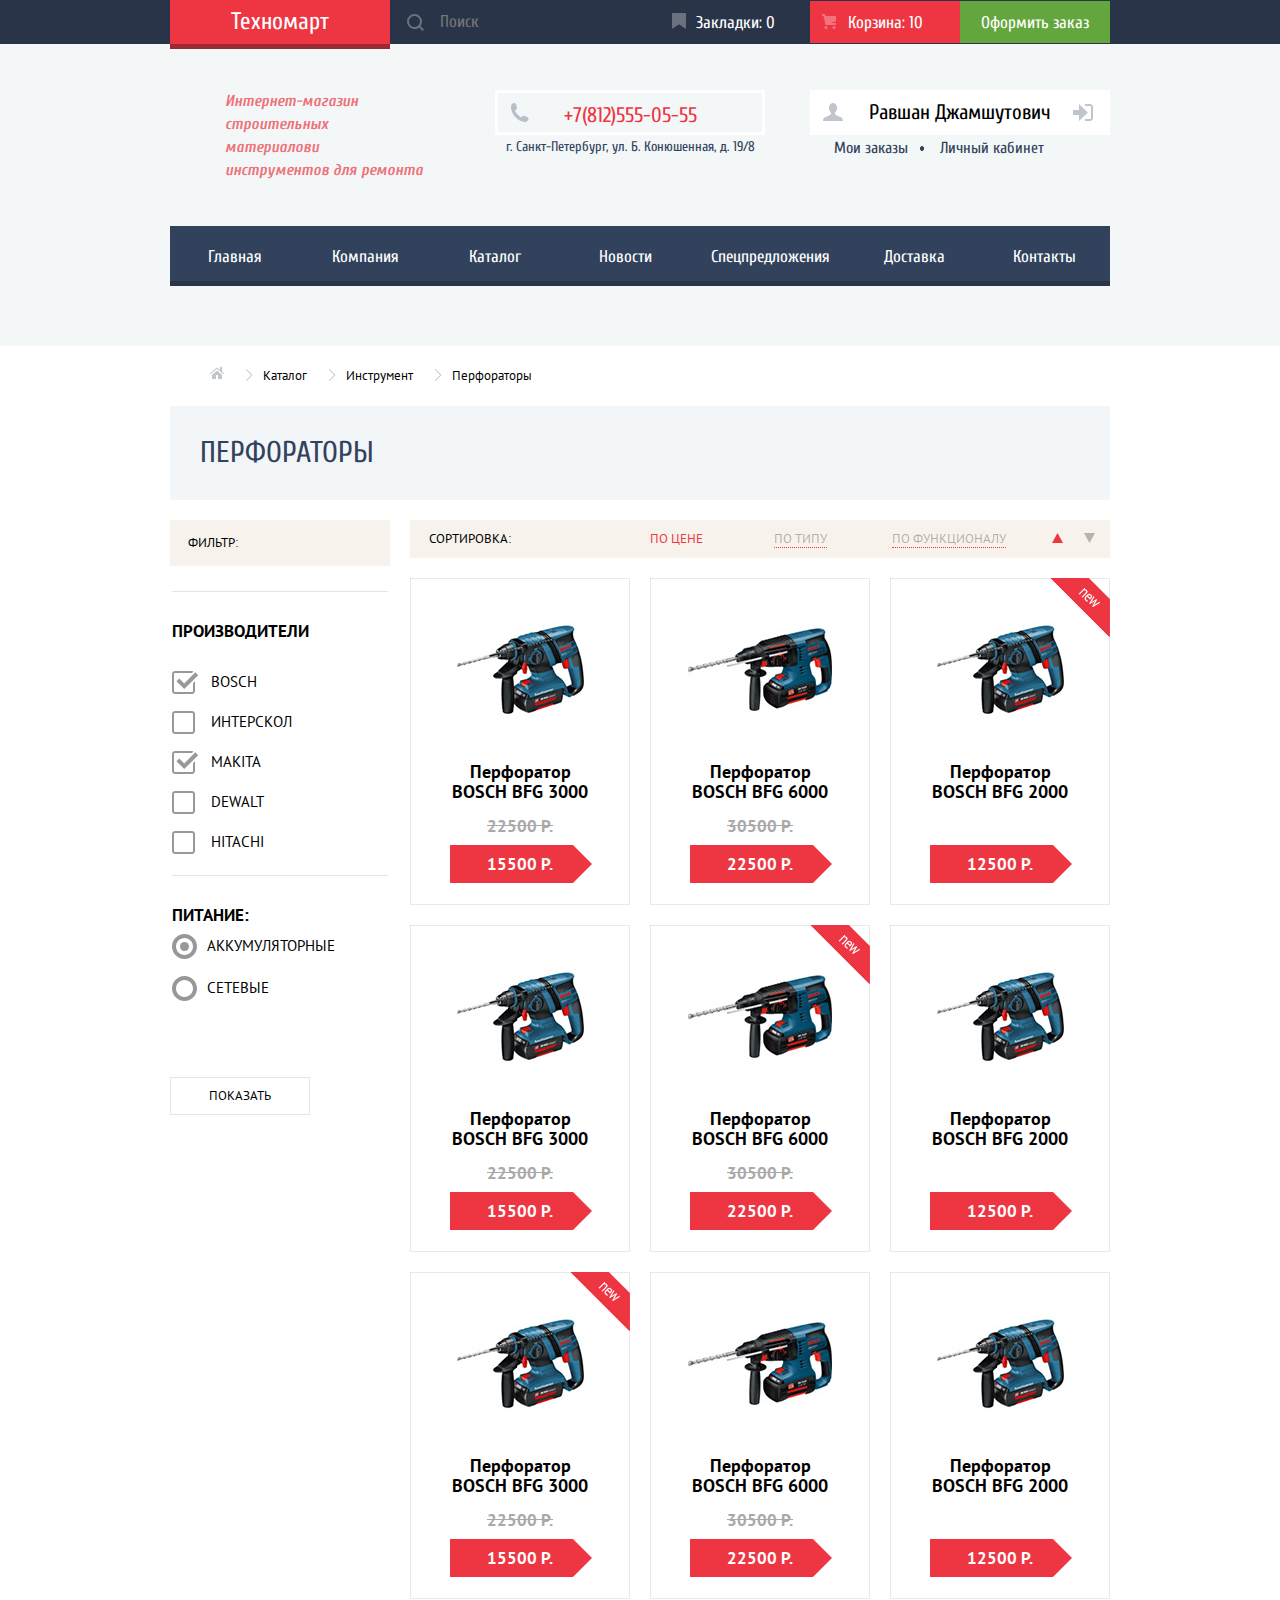
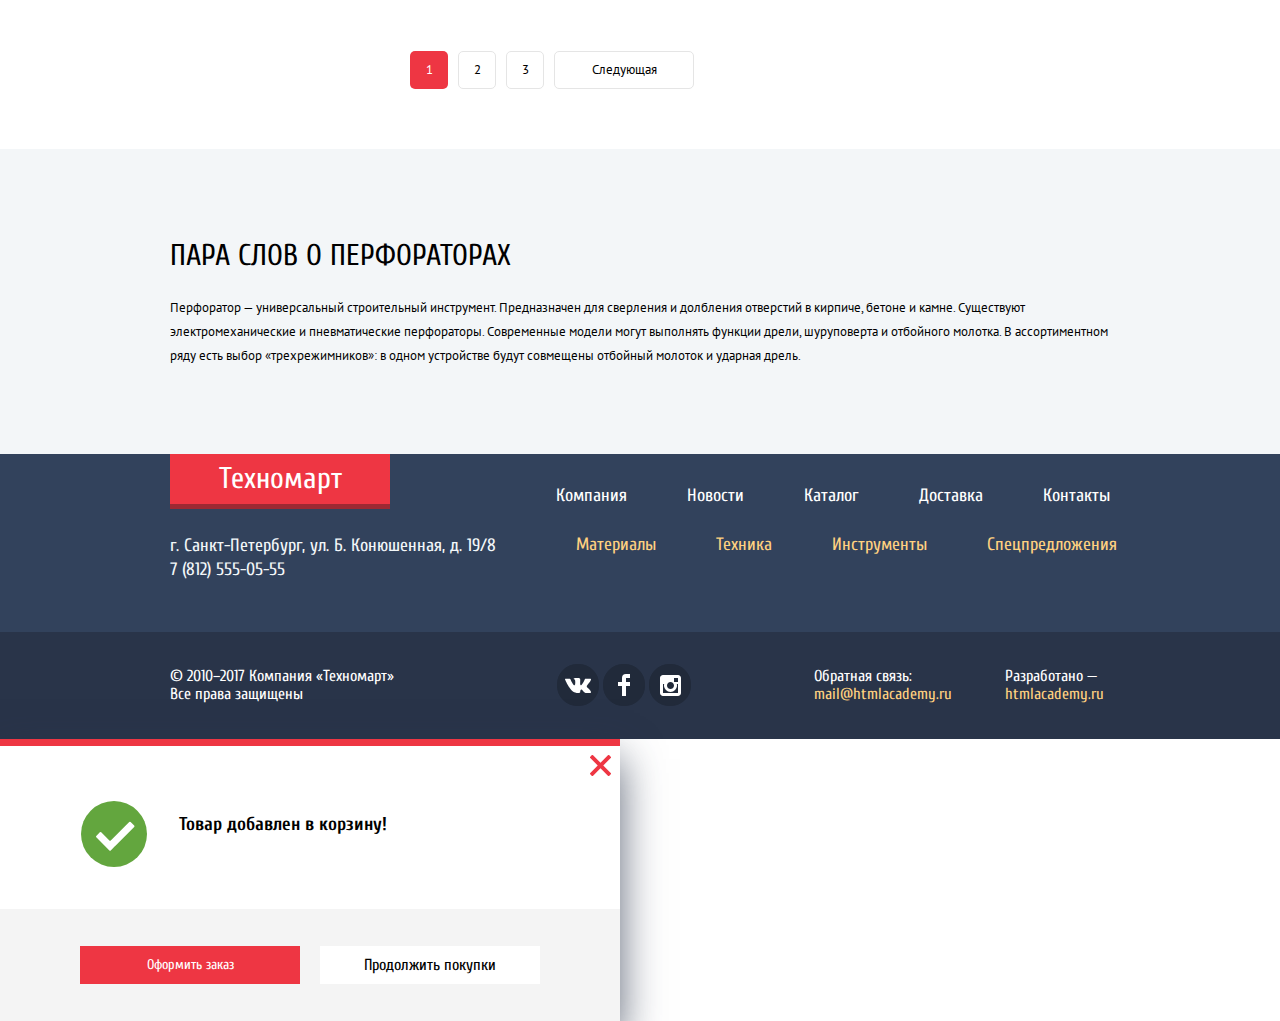
==== commit 1996e236: "Все попапы готовы" ====
--- a/catalog.html
+++ b/catalog.html
@@ -477,9 +477,10 @@
 
       <h3 class="title-added">Товар добавлен в корзину!</h3>
 
-      <a href="#" class="go-tu">Оформить заказ</a>
-
-      <button type="button" class="continue">Продолжить покупки</button>
+      <div class="pop-up-actions added-actions">
+        <a href="#" class="button">Оформить заказ</a>
+        <button type="button"  class="continue">Продолжить покупки</button>
+      </div>
     </section>
   </body>
 </html>
--- a/css/style.css
+++ b/css/style.css
@@ -28,7 +28,6 @@
   color: #ffffff;
 
   background-color: #ee3643;
-
 
 }
 .button:hover,
@@ -1690,6 +1689,10 @@
 }
 
 
+.inner .catalog-list{
+  margin-bottom: 32px;
+}
+
 .pagination{
   display: flex;
 
@@ -1708,19 +1711,45 @@
   color: #000000;
 }
 
-.pagination a:hover:not(.active),
-.pagination a:focus:not(.active){
-
-}
-.pagination a:active,
+.pagination .button-pagination{
+  display: flex;
+  justify-content: center;
+  align-items: center;
+  width: 38px;
+  min-height: 38px;
+  box-sizing: border-box;
+  border: 1px solid #e5e5e5;
+  border-radius: 5px;
+  margin-right: 10px;
+}
+
+.pagination .button-next{
+  width: 140px;
+}
+
 .pagination .active{
-
+  color: #ffffff;
+  border: none;
+  background-color: #ee3643;
+}
+
+.button-pagination:not(.active):hover,
+.button-pagination:not(.active):focus{
+  border-color: #bdc6ca;
+}
+.button-pagination:not(.active):active{
+  border-color: #ee3643;
 }
 
 
 .inner-info{
   background-color: #F3F6F8;
   width: 100%;
+}
+
+.inner-info .center{
+  padding-top: 67px;
+  padding-bottom: 73px;
 }
 
 .inner-info h2{
@@ -1912,3 +1941,202 @@
 .footer-bottom .feedback{
   margin-right: 53px;
 }
+
+
+
+.pop-up{
+  display: flex;
+  justify-content: center;
+  align-items: center;
+  flex-wrap: wrap;
+  width: 620px;
+  min-height: 437px;
+  box-sizing: border-box;
+  border-top: 7px solid #ee3643;
+  position: relative;
+  padding-left: 80px;
+  padding-right: 80px;
+  box-shadow: 0px 20px 40px 0 rgba(41, 52, 73, 0.75);
+}
+
+.pop-up.question{
+  padding-top: 46px;
+}
+
+.question .question-form::after{
+  content: "";
+  position: absolute;
+  bottom: 0px;
+  left: 0px;
+  width: 100%;
+  min-height: 112px;
+  background-color:#f4f4f4;
+  z-index: -1;
+}
+
+.question .question-form{
+  display: flex;
+  justify-content: center;
+  align-items: center;
+  flex-wrap: wrap;
+
+
+}
+
+.pop-up .close{
+  position: absolute;
+  top: 9px;
+  right: 9px;
+  width: 21px;
+  min-height: 21px;
+  border: none;
+  background-color: transparent;
+  background-image: url("data:image/svg+xml,%3Csvg xmlns='http://www.w3.org/2000/svg' width='21' height='21' viewBox='0 0 21 21'%3E%3Cpath fill='%23ee3643' d='M13.273 10.5l7.422-7.422a1.003 1.003 0 0 0 0-1.414L19.336.305a1.003 1.003 0 0 0-1.414 0L10.5 7.727 3.078.305a1.003 1.003 0 0 0-1.414 0L.305 1.664a1.003 1.003 0 0 0 0 1.414L7.727 10.5.306 17.922a1.003 1.003 0 0 0 0 1.414l1.359 1.359a1.003 1.003 0 0 0 1.414 0l7.422-7.422 7.422 7.422a1.003 1.003 0 0 0 1.414 0l1.359-1.359a1.003 1.003 0 0 0 0-1.414z'/%3E%3C/svg%3E");
+
+}
+
+.question-form .pop-up-label{
+  display: flex;
+  flex-direction: column;
+  width: 220px;
+  min-height: 38px;
+
+  margin-bottom: 20px;
+
+}
+
+.question-form .name-label{
+  margin-right: 20px;
+}
+
+.pop-up-label input{
+  width: 220px;
+  min-height: 38px;
+  box-sizing: border-box;
+  border: 2px solid #d7dcde;
+  border-radius: 5px;
+  padding-top: 10px;
+  padding-bottom: 10px;
+  padding-left: 16px;
+  margin-top: 13px;
+  color: #999999;
+}
+.pop-up-label input:hover,
+.pop-up-label textarea:hover{
+  border-color: #b5b5b5;
+}
+.pop-up-label input:focus,
+.pop-up-label textarea:focus{
+  border-color: #ee3643;
+  outline: none;
+}
+
+.question-form .text-label{
+  width: 100%;
+  min-height: 140px;
+  margin-bottom: 37px;
+}
+
+.text-label textarea{
+  width: 100%;
+  min-height: 114px;
+  box-sizing: border-box;
+  border: 2px solid #d7dcde;
+  border-radius: 5px;
+  padding-top: 10px;
+  padding-left: 16px;
+  margin-top: 13px;
+}
+
+.pop-up-actions{
+  display: flex;
+  justify-content: center;
+  align-items: center;
+  width: 100%;
+  min-height: 112px;
+  box-sizing: border-box;
+
+  background-color: #f4f4f4;
+}
+
+.pop-up-actions .button{
+  width: 100%;
+  min-height: 38px;
+  box-sizing: border-box;
+  padding-top: 10px;
+  padding-bottom: 10px;
+  border: none;
+}
+
+
+.pop-up.map{
+  width: 940px;
+  min-height: 447px;
+  padding: 0px;
+  margin: 0px;
+  border: none;
+}
+
+
+.pop-up.added-item{
+  flex-direction: column;
+  min-height: 282px;
+  padding: 0px;
+  margin: 0px;
+}
+
+.added-item .title-added{
+  width: 620px;
+  min-height: 163px;
+  box-sizing: border-box;
+  margin: 0px;
+  padding-top: 68px;
+  padding-bottom: 68px;
+  padding-left: 179px;
+  padding-right: 125px;
+}
+
+.added-item::before{
+  content: "";
+  width: 66px;
+  height: 66px;
+  position: absolute;
+  top: 55px;
+  left: 81px;
+  background-color: transparent;
+  background-image: url("data:image/svg+xml,%3Csvg xmlns='http://www.w3.org/2000/svg' width='66' height='66' viewBox='0 0 66 66'%3E%3Ccircle cx='33' cy='33' r='33' fill='%2363A63E'/%3E%3Cpath fill='%23FFF' d='M49.641 21.066a1.003 1.003 0 0 0-1.414 0L29.788 39.504a1.003 1.003 0 0 1-1.414 0l-8.14-8.139a1.003 1.003 0 0 0-1.414 0L15.285 34.9a1.003 1.003 0 0 0 0 1.414l13.089 13.09a1.003 1.003 0 0 0 1.414 0l3.536-3.536 1.414-1.414 18.438-18.438a1.003 1.003 0 0 0 0-1.414l-3.535-3.536z'/%3E%3C/svg%3E%0A");
+}
+
+.added-item .added-actions{
+  padding-left: 80px;
+  padding-right: 80px;
+}
+
+.added-actions .button{
+  width: 220px;
+  min-height: 38px;
+  margin-right: 20px;
+}
+
+.added-actions .continue{
+  width: 220px;
+  min-height: 38px;
+  box-sizing: border-box;
+  padding-top: 10px;
+  padding-bottom: 10px;
+  text-align: center;
+  border: none;
+  background-color: #ffffff;
+}
+.added-actions .continue:hover,
+.added-actions .continue:focus{
+  border: 2px solid #b5b5b5;
+  border-radius: 5px;
+}
+.added-actions .continue:active{
+  border-color: #ee3643;
+}
+
+.pop-up-hidden{
+  display: none;
+}
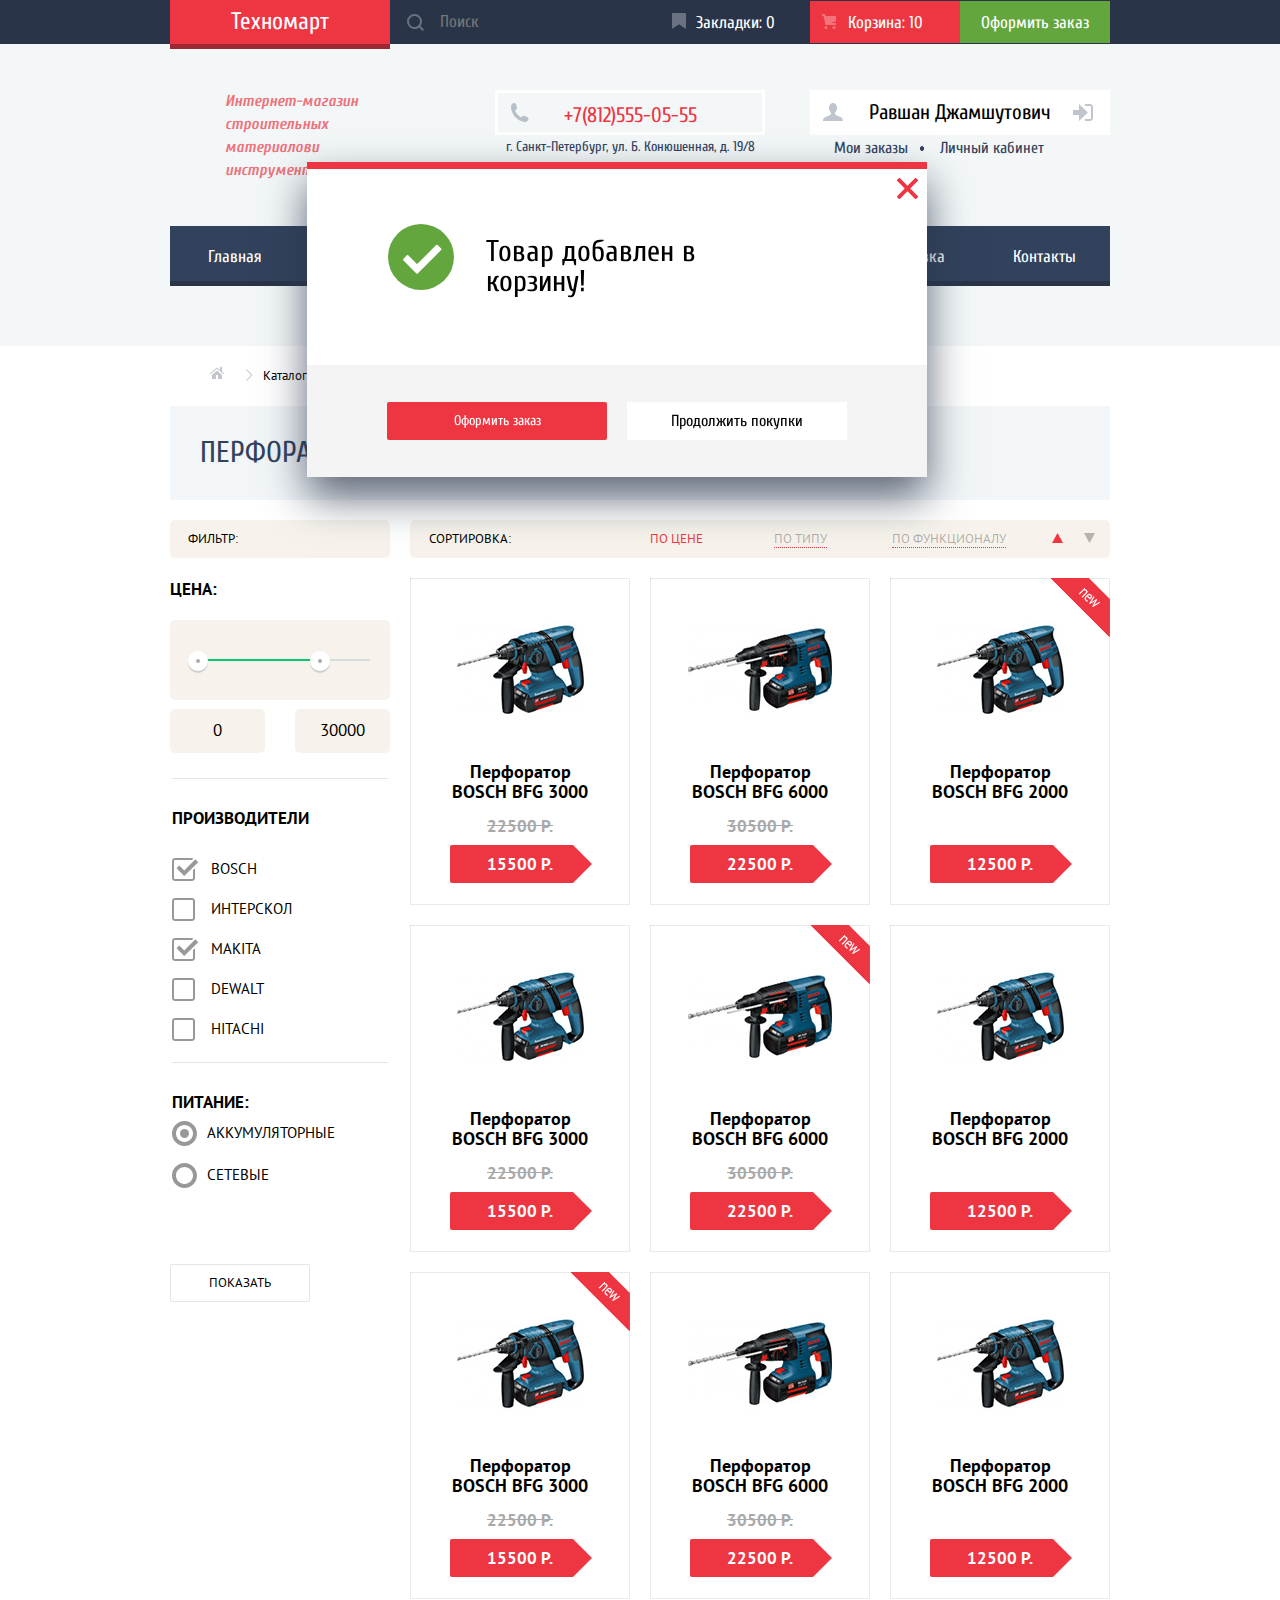
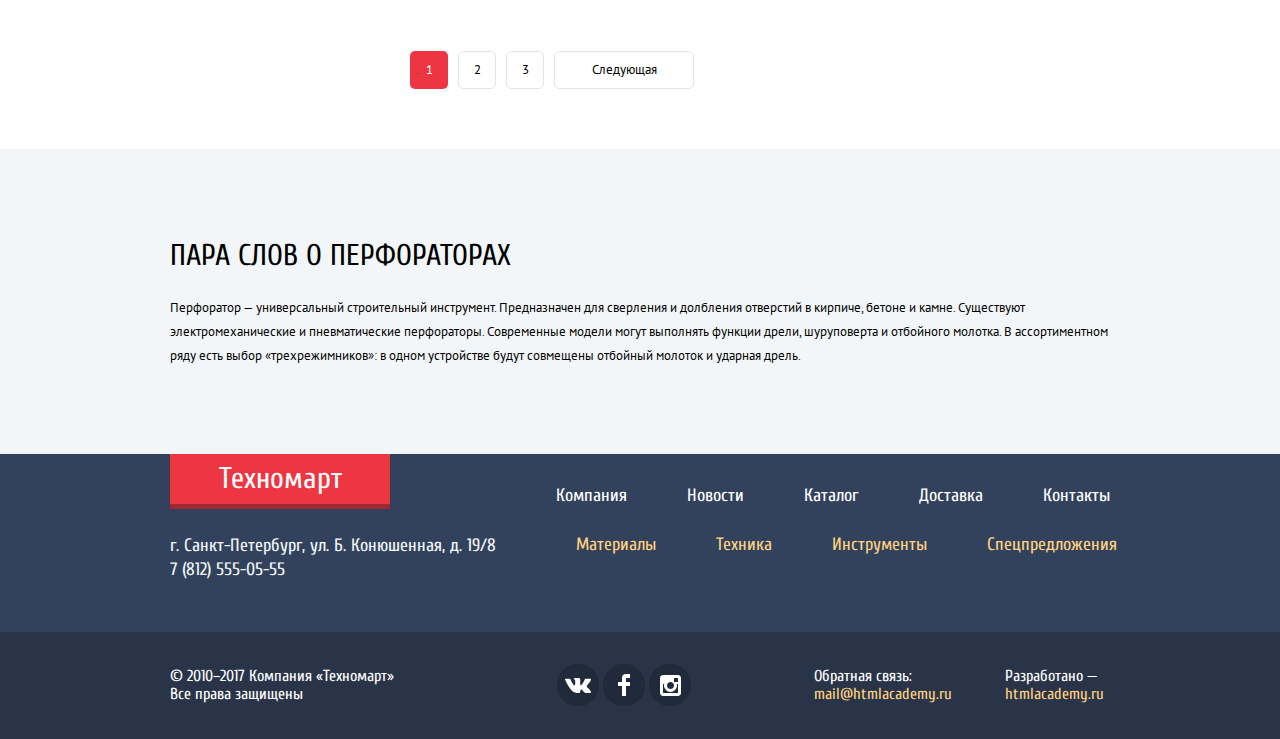
==== commit 91a9d15c: "Доделан фильтр и попапы зафиксированые" ====
--- a/catalog.html
+++ b/catalog.html
@@ -101,11 +101,24 @@
         <aside class="filters">
           <h2 class="filters-title">Фильтр:</h2>
           <form class="filter-actions" action="https://echo.htmlacademy.ru" method="post">
-            <!--<fieldset class="filter-price">
+            <fieldset class="filter-price">
               <legend class="price-title">Цена:</legend>
-
+              <div class="range-filter">
+                <div class="range-controls">
+                  <div class="scale">
+                    <div class="bar">
+                    </div>
+                    <div class="toggle toggle-min"></div>
+                    <div class="toggle toggle-max"></div>
+                  </div>
+                </div>
+                <div class="price-controls">
+                  <label class="min-price-control"><input name="min-price" type="text" value="0"></label>
+                  <label class="max-price-control"><input name="max-price" type="text" value="30000"></label>
+                </div>
+              </div>
             </fieldset>
-            -->
+
             <fieldset class="filter filter-manufacturer">
               <legend class="filter-title">Производители</legend>
               <p>
@@ -144,7 +157,7 @@
             <fieldset class="filter filter-nutrition">
               <legend class="filter-title">Питание:</legend>
               <label class="radio">
-                <input disabled class="radio-input" type="radio" name="nutrition" value="battery" checked>
+                <input class="radio-input" type="radio" name="nutrition" value="battery" checked>
                 <span class="radio-custom custom"></span>
                 <span class="radio-label custom-label">Аккумуляторные</span>
               </label>
--- a/css/style.css
+++ b/css/style.css
@@ -25,10 +25,12 @@
   line-height: 1.29;
   font-weight: normal;
 
+
   color: #ffffff;
 
   background-color: #ee3643;
 
+  border-radius: 2px;
 }
 .button:hover,
 .button:focus{
@@ -670,7 +672,7 @@
   margin-bottom: 20px;
 }
 
-.relevant .slide{
+.relevant .sliders{
   width: 620px;
   min-height: 266px;
 
@@ -787,7 +789,7 @@
   background-image: url("../img/index/icon-5.svg");
 }
 
-.relevant .slide{
+.relevant .sliders{
   display: flex;
   flex-direction: column;
   justify-content: center;
@@ -795,12 +797,41 @@
 
   position: relative;
 
-  background:
-  url("../img/index/slider-1.png") no-repeat center ,
-  url("../img/index/slider-2.png") no-repeat center;
-}
-
-.slide .handle{
+}
+
+.sliders .slider{
+  position: absolute;
+  top: 0px;
+  right: 0px;
+  width: 620px;
+  min-height: 266px;
+  z-index: -1;
+}
+.slider p{
+  position: absolute;
+  top: 20px;
+  left: 24px;
+  color: #ffffff;
+  font-size: 18px;
+  line-height: 24px;
+  text-align: left;
+  padding: 0px;
+  margin: 0px;
+}
+.slider span{
+  font-size: 36px;
+  line-height: 36px;
+  font-weight: bold;
+
+}
+.slider img{
+  width: 100%;
+}
+.sliders .slider-1{
+  z-index: -2;
+}
+
+.sliders .handle{
   display: flex;
   justify-content: space-between;
   width: 100%;
@@ -827,7 +858,7 @@
   background-color: transparent;
 }
 
-.slide .button{
+.sliders .button{
   position: absolute;
   left: 25px;
   bottom: 22px;
@@ -835,7 +866,7 @@
   width: 195px;
 }
 
-.slide .dots{
+.sliders .dots{
   position: absolute;
   bottom: 36px;
 
@@ -848,10 +879,10 @@
 
   border-radius: 5px;
 }
-.slide .dots-left{
+.sliders .dots-left{
   left: 295px;
 }
-.slide .dots-right{
+.sliders .dots-right{
   right: 297px;
 }
 .dots.active{
@@ -950,6 +981,7 @@
   margin: -1px; padding: 0; border: 0;
 }
 
+
 .item-actions .buy,
 .item-actions .bookmark{
   display: block;
@@ -957,44 +989,66 @@
   width:129px;
 
 
-  margin:0 auto;
-  margin-bottom:7px;
-  padding:7px 0px;
-
-  color:white;
-  font-size:14px;
-  font-weight:normal;
-  font-family:"Cuprum", sans-serif;
-  line-height:18px;
-  text-decoration:none;
-  text-transform:uppercase;
-
-  border:3px solid #63a63e;
-  border-bottom-color:#367315;
-  background-color:#63a63e;
-  border-radius:3px;
+  margin: 0 auto;
+  margin-bottom: 7px;
+  padding: 7px 0px;
+
+  color: white;
+  font-size: 14px;
+  font-weight: normal;
+  font-family: "Cuprum", sans-serif;
+  line-height: 18px;
+  text-decoration: none;
+  text-transform: uppercase;
+
+  border:3px solid  #63a63e;
+  border-bottom-color: #367315;
+  background-color: #63a63e;
+  border-radius: 3px;
 }
 
 .item-actions .buy{
   position: relative;
 }
-.item-actions .buy::after{
+.item-actions .buy::before{
   content: "";
   position: absolute;
-  left: 14px;
-  top: 11px;
-
+  top: 8px;
+  left:12px;
   width: 15px;
-
-  background-image: url("../img/cart-icon.png");
-  background-repeat: no-repeat;
-
+  height: 15px;
+  opacity: 0.3;
+  background-image: url("data:image/svg+xml,%3Csvg xmlns='http://www.w3.org/2000/svg' width='15' height='15' viewBox='0 0 15 15' %3E%3Ccircle fill='%23ffffff' cx='4.5' cy='13.5' r='1.5'/%3E%3Ccircle fill='%23ffffff' cx='12.5' cy='13.5' r='1.5'/%3E%3Cpath fill='%23ffffff' d='M15 2H4.07l-.422-2H0v2h2.031l1.985 9H15V9H9.441L15 6.951z'/%3E%3C/svg%3E");
+}
+
+.item-actions .buy:hover,
+.item-actions .buy:focus{
+  background-color: #5fbb2d;
+  border-color: #5fbb2d;
+  border-bottom-color: #367315;
+}
+.buy:hover::before,
+.buy:focus::before{
+  opacity: 1;
+}
+.item-actions .buy:active{
+  background-color: #518534;
+  border-color: #518534;
 }
 
 .item-actions .bookmark{
-  color:#32425c;
-  background:white;
-  border-bottom-color:#63a63e;
+  color: #32425c;
+  background: white;
+  border-bottom-color: #63a63e;
+}
+
+.item-actions .bookmark:hover,
+.item-actions .bookmark:focus{
+  border-color: #32425c;
+  color: #32425c;
+}
+.item-actions .bookmark:active{
+  opacity: 0.3;
 }
 
 .catalog-item:hover .item-actions{
@@ -1073,6 +1127,7 @@
   background-color: #ee3643;
 
   position: relative;
+  border-radius: 2px;
 }
 .catalog-item .new-price::after{
   content: "";
@@ -1177,10 +1232,11 @@
 
 .service{
 
+
+  background-color: #F6F8FA;
   margin-bottom: 82px;
-
-  background-color: #F6F8FA;
-}
+}
+
 
 .service h2{
   font-size: 30px;
@@ -1205,15 +1261,30 @@
   display: flex;
   flex-direction: row;
   align-items: flex-start;
+
 }
 
 .service-list{
   list-style: none;
   font-weight: bold;
+  position: relative;
 
   margin: 0px;
   padding: 0px;
   margin-right: 80px;
+  margin-bottom: 82px;
+}
+.service-list::before{
+  content: "";
+  position: absolute;
+  right: 0px;
+  top:50%;
+  transform: translate(0%, -50%);
+  bottom: 25%;
+  width: 10px;
+
+  height: 279px;
+  background-image: url("../img/index/shadow.png");
 }
 
 .service-list li{
@@ -1256,15 +1327,14 @@
 .service h3{
   font-size: 36px;
   line-height: 1;
-
   color: #32425c;
-
   margin-top: 0px;
   padding-top: 0px;
 }
 
 .service .description{
-
+  width: 750px;
+  min-height: 210px;
   font-family: "PT Sans",sans-serif;
   font-size: 13px;
   line-height: 1.85;
@@ -1272,6 +1342,26 @@
   color: #000000;
 }
 
+.description-inner{
+  position: relative;
+
+  padding-bottom: 82px;
+}
+.description-inner p{
+
+}
+.description-inner img{
+  position: absolute;
+  right: 0px;
+  bottom: 0px;
+
+}
+
+.description-credit .button-credit{
+  margin-top: 30px;
+  width: 195px;
+  height: 38px;
+}
 
 .main-info{
   color: #000000;
@@ -1314,12 +1404,13 @@
 
   margin: 0px;
   padding-left: 0px;
-  margin-bottom: 35px;
+  margin-bottom: 32px;
 
 }
 
 .delivery-methods li{
-  padding-left: 30px;
+  padding-left: 40px;
+  margin-bottom: 20px;
 
   position: relative;
 }
@@ -1342,6 +1433,10 @@
 
   width:300px;
   min-height: 368px;
+}
+
+.info-geo img{
+  margin-bottom: 40px;
 }
 /*------------------*/
 /*Internal page properties*/
@@ -1457,15 +1552,112 @@
   width: 220px;
   min-height: 38px;
   box-sizing: border-box;
+  border-radius: 5px;
 
   background-color: #f7f3ec;
 
   margin: 0px;
   padding: 0px;
   padding-left: 18px;
-  padding-top: 14px;
+  padding-top: 10px;
+  padding-bottom: 10px;
+  margin-bottom: 16px;
+}
+
+.filters .filter-price{
+  margin: 0px;
+  padding: 0px;
+
+  border: none;
+}
+.filter-price .price-title{
+  font-size: 17px;
+  line-height: 30px;
+  font-weight: bold;
+  text-transform: uppercase;
+  margin-bottom: 16px;
+}
+
+.filter-price .range-filter{
+  width: 220px;
+}
+
+
+.range-filter .range-controls{
+  position: relative;
+  box-sizing: border-box;
+  height: 80px;
+  padding-top: 39px;
+  padding-left: 20px;
+  padding-right: 20px;
+
+  background-color: #f7f3ec;
+
+  margin-bottom: 9px;
+  border-radius: 5px;
+}
+.range-controls .scale{
+  height: 2px;
+
+  background-color: #d7dcde;
+}
+.range-controls .bar {
+  width: 70%;
+  height: 2px;
+
+  background: #00ca74;
+
+}
+.range-controls .toggle {
+  position: absolute;
+  top: 31px;
+  left: 0;
+
+  width: 4px;
+  height: 4px;
+  padding: 0;
+
+  border: 8px solid #ffffff;
+  border-radius: 50%;
+  background-color: #ababab;
+  box-shadow: 0 2px 1px 0 #cfcfcf;
+  cursor: pointer;
+}
+.range-controls .toggle-min {
+  left: 18px;
+}
+
+.range-controls .toggle-max {
+  left: 140px;
+}
+
+.filter-price .price-controls{
+  display: flex;
+  justify-content: center;
+
+  margin-right: -30px;
+}
+.price-controls label{
+  margin-right: 30px;
+}
+.price-controls input{
+  box-sizing: border-box;
+  text-align: center;
+  font-size: 17px;
+  line-height: 18px;
+  text-transform: uppercase;
+  width: 95px;
+  min-height: 38px;
+  border: none;
+  background-color: #f7f3ec;
+  padding: 0;
+  margin: 0;
+  padding-top: 12px;
   padding-bottom: 14px;
-}
+  border-radius: 5px;
+}
+
+
 
 .filters .filter{
   position: relative;
@@ -1496,9 +1688,15 @@
   position: relative;
     opacity: 0.4;
 }
-.filter .custom:hover,
-.filter .custom:focus{
+.checkbox:hover .custom,
+.checkbox:focus .custom,
+.radio:hover .custom,
+.radio:focus .custom{
   opacity: 0.5;
+}
+.checkbox-input:disabled~span[class*="custom"],
+.radio-input:disabled~span[class*="custom"]{
+  opacity: 0.3;
 }
 
 .filter .custom::before{
@@ -1580,6 +1778,7 @@
 
   background-color: #ffffff;
   border: 1px solid #e5e5e5;
+  border-radius: 2px;
 }
 
 
@@ -1601,6 +1800,7 @@
   text-transform: uppercase;
 
   background-color: #f7f3ec;
+  border-radius: 5px;
 
   margin-bottom: 20px;
   padding-top: 10px;
@@ -1960,7 +2160,12 @@
 }
 
 .pop-up.question{
+  position: fixed;
+  left: 24%;
+  bottom: 18%;
+  z-index: 101;
   padding-top: 46px;
+  background-color: #ffffff;
 }
 
 .question .question-form::after{
@@ -2046,6 +2251,7 @@
   padding-top: 10px;
   padding-left: 16px;
   margin-top: 13px;
+  resize: none;
 }
 
 .pop-up-actions{
@@ -2070,6 +2276,10 @@
 
 
 .pop-up.map{
+  position: fixed;
+  left: 11%;
+  top: 2%;
+  z-index: 102;
   width: 940px;
   min-height: 447px;
   padding: 0px;
@@ -2079,13 +2289,22 @@
 
 
 .pop-up.added-item{
+  position: fixed;
+  left: 24%;
+  top: 18%;
   flex-direction: column;
   min-height: 282px;
   padding: 0px;
   margin: 0px;
+
+  background-color: #ffffff;
+  z-index: 100;
 }
 
 .added-item .title-added{
+  font-size: 30px;
+  line-height: 30px;
+  font-weight: normal;
   width: 620px;
   min-height: 163px;
   box-sizing: border-box;
@@ -2140,3 +2359,7 @@
 .pop-up-hidden{
   display: none;
 }
+
+body .hidden{
+  display: none;
+}
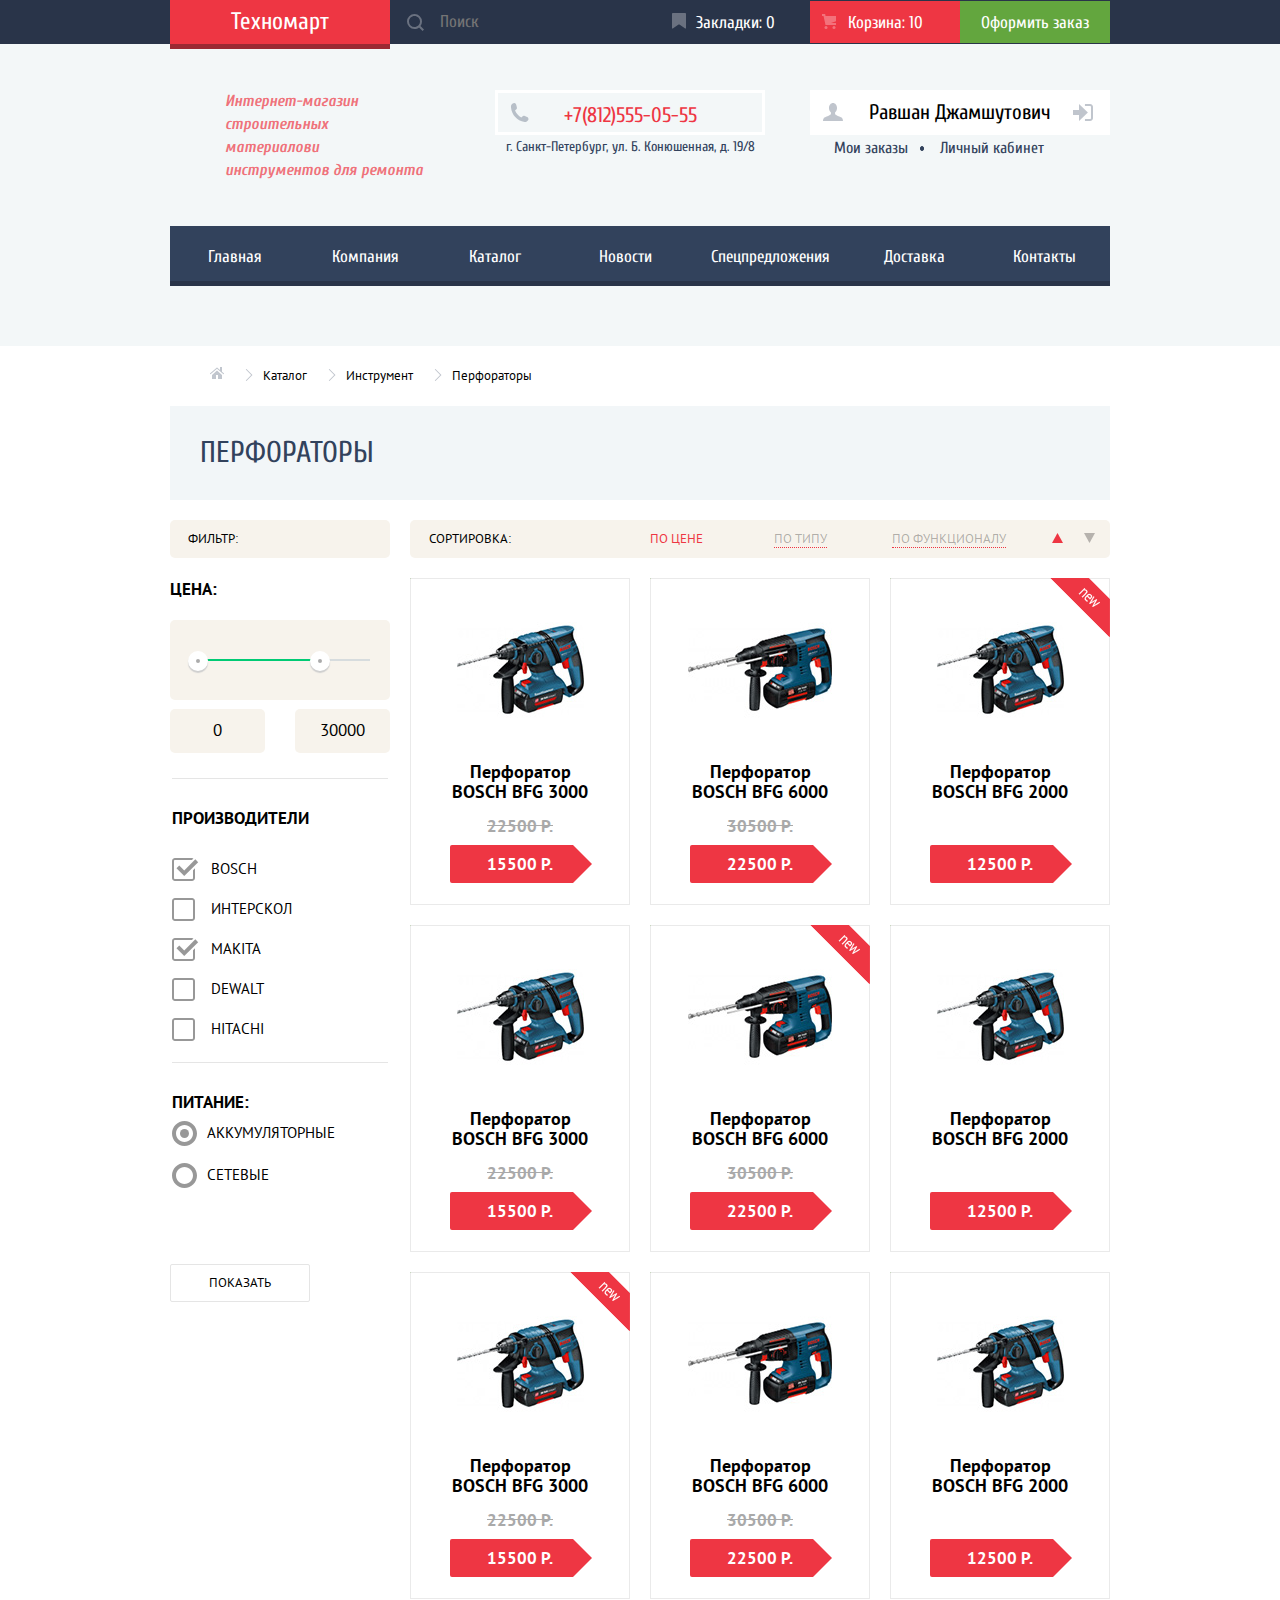
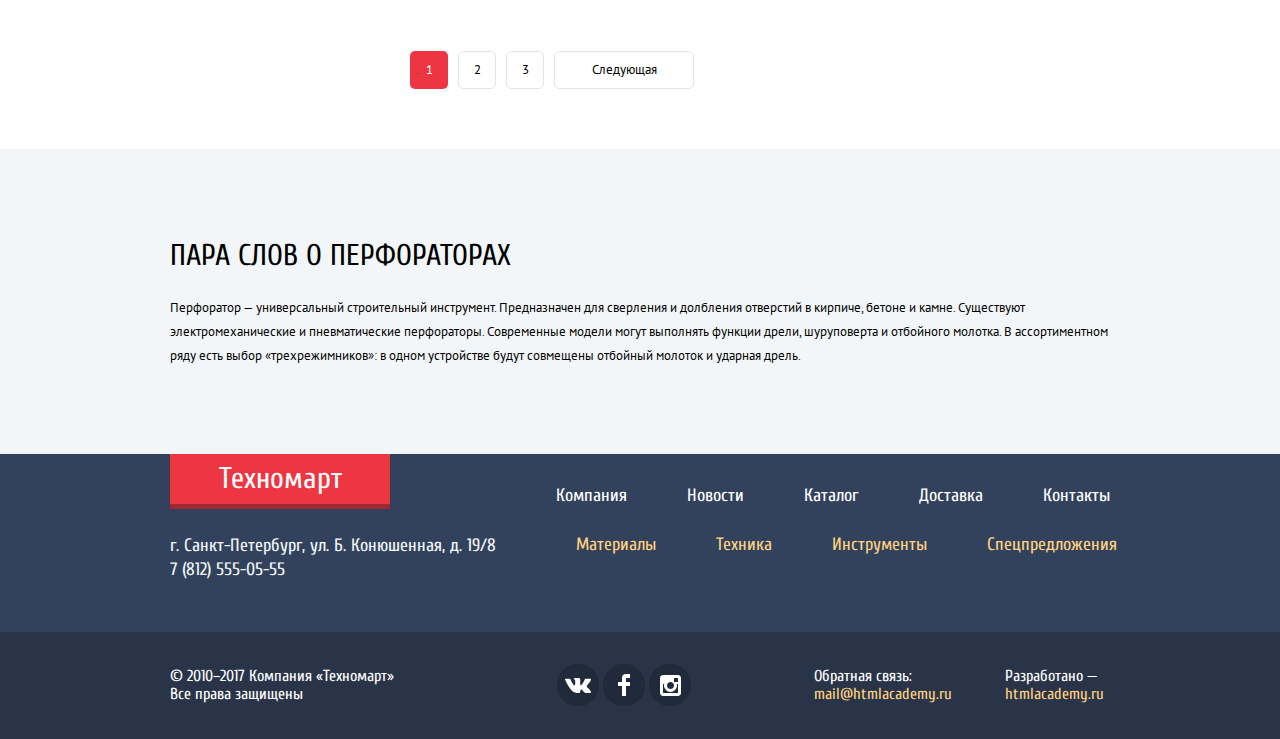
==== commit 3d86f3ba: "Js готово на всех страницах" ====
--- a/catalog.html
+++ b/catalog.html
@@ -495,5 +495,8 @@
         <button type="button"  class="continue">Продолжить покупки</button>
       </div>
     </section>
+
+    <script type="text/javascript" src="js/script.js">
+    </script>
   </body>
 </html>
--- a/css/style.css
+++ b/css/style.css
@@ -2145,6 +2145,7 @@
 
 
 .pop-up{
+
   display: flex;
   justify-content: center;
   align-items: center;
@@ -2157,6 +2158,12 @@
   padding-left: 80px;
   padding-right: 80px;
   box-shadow: 0px 20px 40px 0 rgba(41, 52, 73, 0.75);
+}
+.pop-up{
+    display: none;
+}
+.pop-up-visible{
+  display: flex;
 }
 
 .pop-up.question{
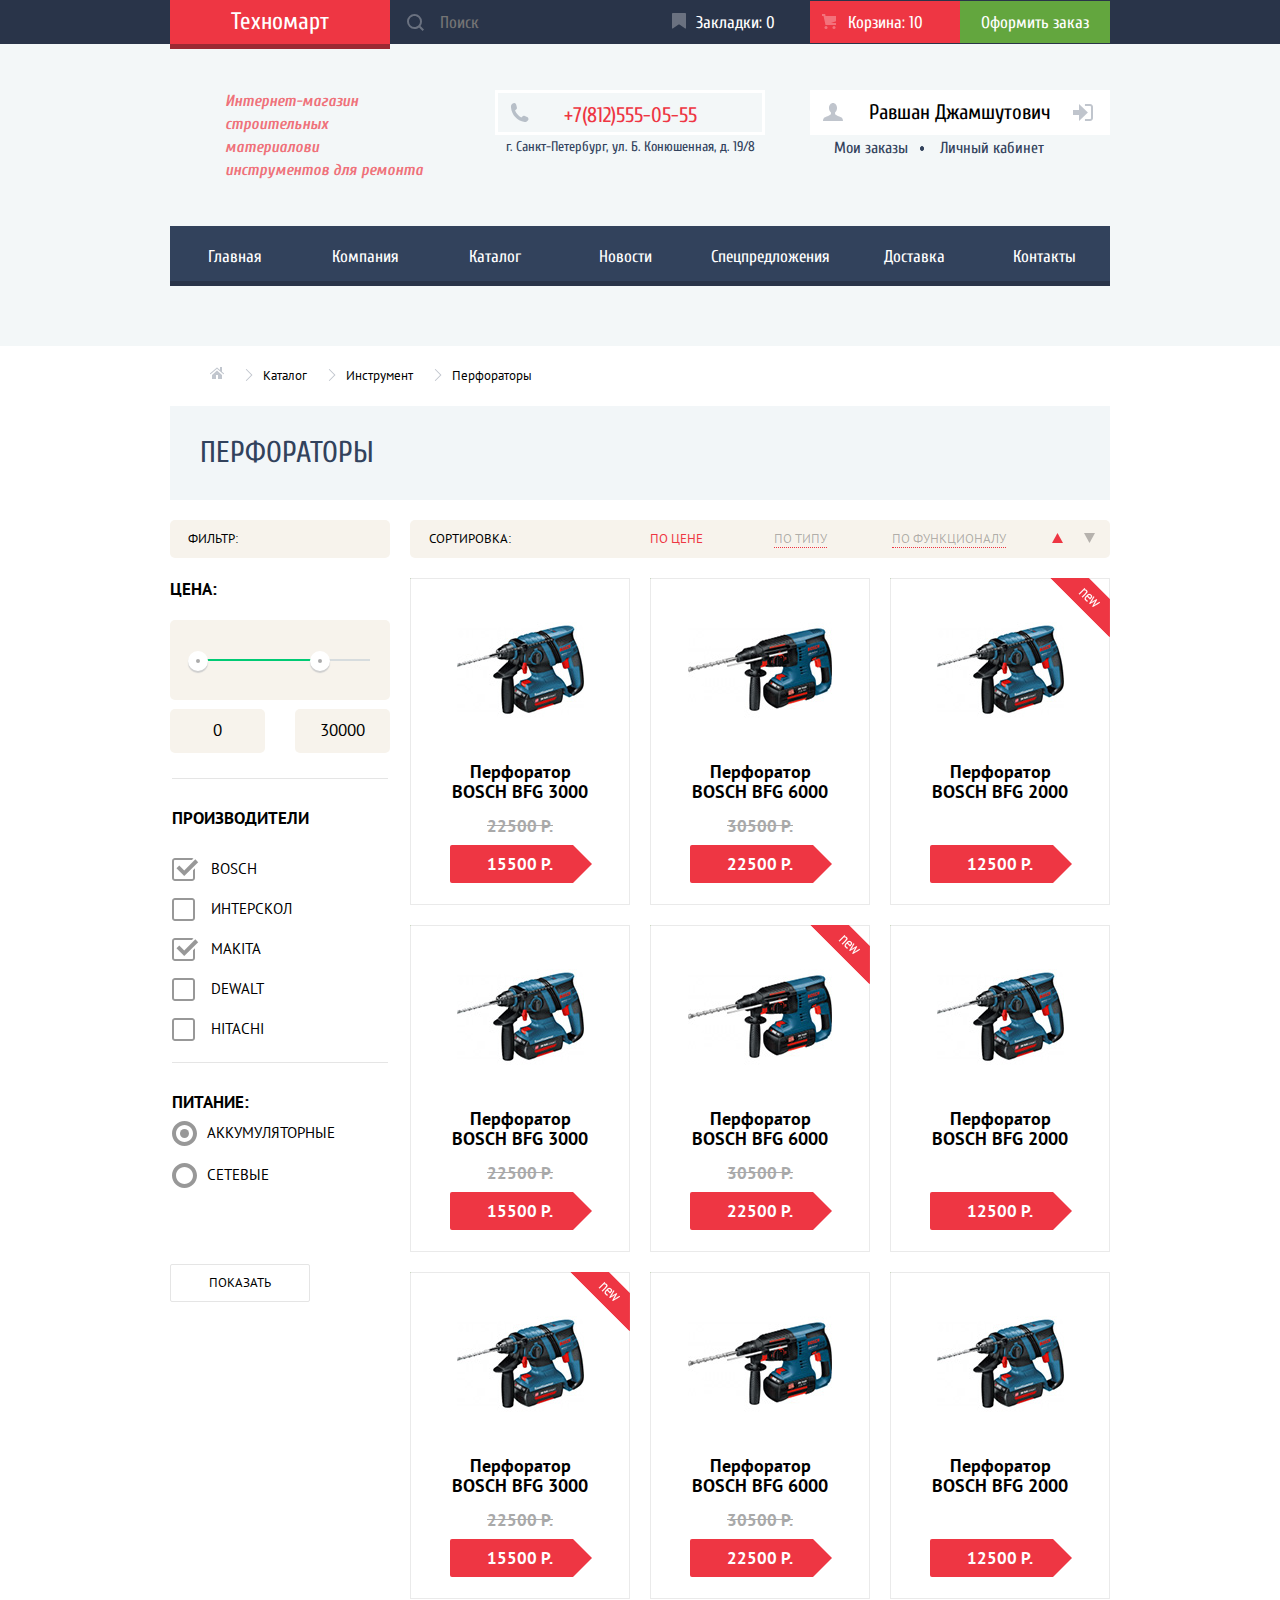
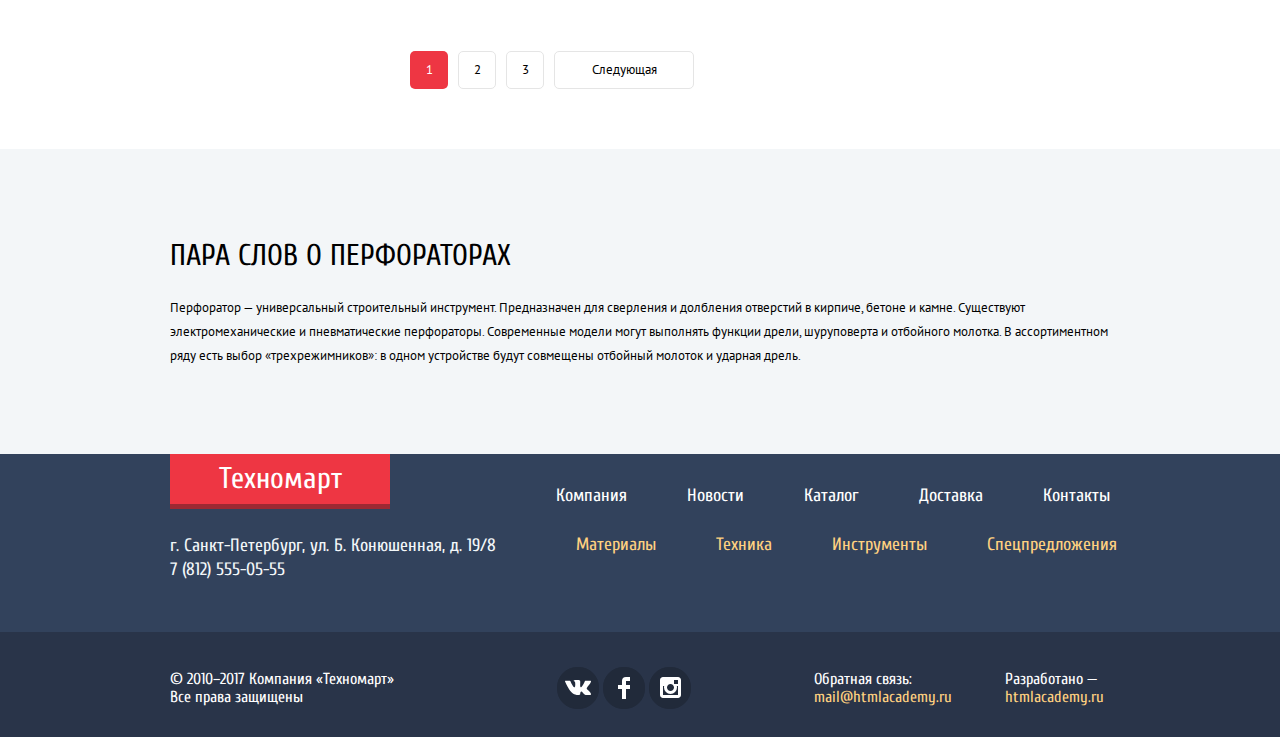
==== commit e9ec7248: "Исправленны ощибки ?" ====
--- a/catalog.html
+++ b/catalog.html
@@ -1,10 +1,10 @@
 <!DOCTYPE html>
-<html>
+<html  lang="ru">
   <head>
     <meta charset="utf-8">
     <title>Техномарт-товары</title>
     <link rel="stylesheet" href="css/normalize.css">
-    <link href="https://fonts.googleapis.com/css?family=Cuprum:400,700,700i|PT+Sans:400,700&amp;subset=cyrillic" rel="stylesheet">
+    <link href="https://fonts.googleapis.com/css?family=Cuprum:400,700,700i%7CPT+Sans:400,700&amp;subset=cyrillic" rel="stylesheet">
     <link rel="stylesheet" href="css/style.css">
   </head>
   <body class="inner">
--- a/css/style.css
+++ b/css/style.css
@@ -15,7 +15,8 @@
   display: block;
   width: 253px;
   min-height: 38px;
-  box-sizing: border-box;
+  -webkit-box-sizing: border-box;
+          box-sizing: border-box;
 
   padding-top:11px;
 
@@ -69,6 +70,8 @@
   margin-bottom: 60px;
 }
 .header-bg{
+  display: -webkit-box;
+  display: -ms-flexbox;
   display: flex;
 
   width: 100%;
@@ -78,9 +81,13 @@
   background-color: #293449;
 }
 .main-header .header-top{
+  display: -webkit-box;
+  display: -ms-flexbox;
   display: flex;
   margin: 0 auto;
-  align-items: center;
+  -webkit-box-align: center;
+      -ms-flex-align: center;
+          align-items: center;
   min-height: 42px;
 
   font-size: 17px;
@@ -88,14 +95,21 @@
 }
 
 .header-top .header-top-actions{
-  display: flex;
-  justify-content: flex-end;
-
-  flex-basis: 100%;
+  display: -webkit-box;
+  display: -ms-flexbox;
+  display: flex;
+  -webkit-box-pack: end;
+      -ms-flex-pack: end;
+          justify-content: flex-end;
+
+  -ms-flex-preferred-size: 100%;
+
+      flex-basis: 100%;
 }
 
 .logo{
-  box-sizing: border-box;
+  -webkit-box-sizing: border-box;
+          box-sizing: border-box;
 
   font-size: 24px;
   line-height: 24px;
@@ -109,9 +123,13 @@
 
   background-color: #ee3643;
 
-  box-shadow: 0px 5px 0 0 #9C2933;
-
-  flex-shrink: 0;
+  -webkit-box-shadow: 0px 5px 0 0 #9C2933;
+
+          box-shadow: 0px 5px 0 0 #9C2933;
+
+  -ms-flex-negative: 0;
+
+      flex-shrink: 0;
 }
 .logo:hover{
   background-color: #ca2c37;
@@ -123,11 +141,17 @@
 }
 
 .search{
-  min-height: 42px;
-
-  display: flex;
-
-  flex-shrink: 0;
+  height: 42px;
+
+  display: -webkit-box;
+
+  display: -ms-flexbox;
+
+  display: flex;
+
+  -ms-flex-negative: 0;
+
+      flex-shrink: 0;
 
   position: relative;
 }
@@ -135,31 +159,38 @@
 .search input[type="search"]{
   font:inherit;
 
-  background-color: inherit;
+  background-color: transparent;
 
   border:none;
 
-  box-sizing: border-box;
+  -webkit-box-sizing: border-box;
+
+          box-sizing: border-box;
 
   padding: 0px;
   padding-left: 50px;
 
   width: 270px;
-  min-height: 100%;
+  height: 100%;
 }
 
 .search .search-submit{
   position: absolute;
-
+  left :0px;
+  top: 0px;
 
   font-size: 0px;
 
   border:none;
 
-  min-height: 42px;
+  height: 42px;
   width: 50px;
 
-  order: -1;
+  -webkit-box-ordinal-group: 0;
+
+      -ms-flex-order: -1;
+
+          order: -1;
 
   margin:0px;
   padding:0px;
@@ -211,7 +242,9 @@
 
   text-align: center;
 
-  box-sizing: border-box;
+  -webkit-box-sizing: border-box;
+
+          box-sizing: border-box;
 }
 .bookmarks::after{
   content: "";
@@ -238,7 +271,9 @@
 
   text-align: center;
 
-  box-sizing: border-box;
+  -webkit-box-sizing: border-box;
+
+          box-sizing: border-box;
 }
 
 .not-empty{
@@ -313,7 +348,9 @@
   display: block;
   background-color: #63a63e;
 
-  box-sizing: border-box;
+  -webkit-box-sizing: border-box;
+
+          box-sizing: border-box;
 
   text-align: center;
 
@@ -333,10 +370,19 @@
 
 
 .header-middle{
-  display: flex;
-  flex-direction: row;
-  justify-content: flex-start;
-  align-items: flex-start;
+  display: -webkit-box;
+  display: -ms-flexbox;
+  display: flex;
+  -webkit-box-orient: horizontal;
+  -webkit-box-direction: normal;
+      -ms-flex-direction: row;
+          flex-direction: row;
+  -webkit-box-pack: start;
+      -ms-flex-pack: start;
+          justify-content: flex-start;
+  -webkit-box-align: start;
+      -ms-flex-align: start;
+          align-items: flex-start;
 
   margin-bottom: 44px;
 
@@ -346,7 +392,8 @@
   display: block;
   min-width: 200px;
   min-height: 60px;
-  box-sizing: border-box;
+  -webkit-box-sizing: border-box;
+          box-sizing: border-box;
 
 
   font-style: italic;
@@ -381,7 +428,8 @@
   display: block;
   width: 270px;
   min-height: 45px;
-  box-sizing: border-box;
+  -webkit-box-sizing: border-box;
+          box-sizing: border-box;
 
   padding-top: 12px;
 
@@ -405,6 +453,8 @@
 }
 
 .account{
+  display: -webkit-box;
+  display: -ms-flexbox;
   display: flex;
 
   list-style: none;
@@ -427,7 +477,9 @@
   display: block;
   color: #000000;
 
-  box-sizing: border-box;
+  -webkit-box-sizing: border-box;
+
+          box-sizing: border-box;
 
   width: 121px;
   min-height: 45px;
@@ -472,7 +524,8 @@
 }
 /*User logged in*/
 .account.entered{
-  flex-wrap: wrap;
+  -ms-flex-wrap: wrap;
+      flex-wrap: wrap;
 
   margin-left: -20px;
 }
@@ -482,7 +535,8 @@
 
   width: 300px;
   min-height: 21px;
-  box-sizing: border-box;
+  -webkit-box-sizing: border-box;
+          box-sizing: border-box;
 
   padding: 0px;
   padding-top: 12px;
@@ -496,7 +550,8 @@
 
   width: 55px;
   height: 21px;
-  box-sizing: border-box;
+  -webkit-box-sizing: border-box;
+          box-sizing: border-box;
 
   padding-top: 14px;
 
@@ -545,6 +600,8 @@
 
 
 .account .account-actions{
+  display: -webkit-box;
+  display: -ms-flexbox;
   display: flex;
 
   width: 300px;
@@ -568,7 +625,8 @@
 
   width: 4px;
   height: 5px;
-  box-sizing: border-box;
+  -webkit-box-sizing: border-box;
+          box-sizing: border-box;
   border: 1px solid #32425c;
   border-radius: 10px;
 
@@ -592,20 +650,29 @@
 
   min-height: 60px;
 
-  box-sizing: border-box;
-
-  box-shadow: inset 0px -5px 0 0 #293449;
+  -webkit-box-sizing: border-box;
+
+          box-sizing: border-box;
+
+  -webkit-box-shadow: inset 0px -5px 0 0 #293449;
+
+          box-shadow: inset 0px -5px 0 0 #293449;
 }
 .header-bottom.center{
   padding: 0px;
 }
 
 .nav-list{
-  display: flex;
-  flex-direction: row;
-
-
-  min-height: 60px;
+  display: -webkit-box;
+  display: -ms-flexbox;
+  display: flex;
+  -webkit-box-orient: horizontal;
+  -webkit-box-direction: normal;
+      -ms-flex-direction: row;
+          flex-direction: row;
+
+
+  height: 60px;
 
   list-style:none;
 
@@ -615,18 +682,30 @@
 }
 
 .nav-list li{
-  flex-basis: 100%;
-  min-height: 60px;
+  -ms-flex-preferred-size: 100%;
+      flex-basis: 100%;
+  height: 60px;
 }
 
 .nav-list a{
-  flex-basis: inherit;
-  min-height: 60px;
-
-  display: flex;
-
-  justify-content: center;
-  align-items: center;
+  -ms-flex-preferred-size: inherit;
+      flex-basis: inherit;
+  height: 60px;
+
+  display: -webkit-box;
+
+  display: -ms-flexbox;
+
+  display: flex;
+
+  -webkit-box-pack: center;
+
+      -ms-flex-pack: center;
+
+          justify-content: center;
+  -webkit-box-align: center;
+      -ms-flex-align: center;
+          align-items: center;
 
   text-align: center;
 
@@ -645,12 +724,22 @@
 /*----------*/
 /*Index*/
 .relevant{
-  display: flex;
-  flex-direction: row;
-  flex-wrap: wrap;
-  flex-shrink: 0;
-  align-content: space-between;
-  justify-content:space-between;
+  display: -webkit-box;
+  display: -ms-flexbox;
+  display: flex;
+  -webkit-box-orient: horizontal;
+  -webkit-box-direction: normal;
+      -ms-flex-direction: row;
+          flex-direction: row;
+  -ms-flex-wrap: wrap;
+      flex-wrap: wrap;
+  -ms-flex-negative: 0;
+      flex-shrink: 0;
+  -ms-flex-line-pack: justify;
+      align-content: space-between;
+  -webkit-box-pack:justify;
+      -ms-flex-pack:justify;
+          justify-content:space-between;
 
   text-align: center;
 
@@ -658,8 +747,13 @@
 }
 
 .relevant .help-column{
-  display: flex;
-  flex-direction: column;
+  display: -webkit-box;
+  display: -ms-flexbox;
+  display: flex;
+  -webkit-box-orient: vertical;
+  -webkit-box-direction: normal;
+      -ms-flex-direction: column;
+          flex-direction: column;
 
   margin-bottom: -20px;
 }
@@ -693,7 +787,8 @@
   display: block;
   width: 150px;
   min-height: 48px;
-  box-sizing: border-box;
+  -webkit-box-sizing: border-box;
+          box-sizing: border-box;
 
   padding-left: 20px;
   padding-top: 26px;
@@ -706,7 +801,8 @@
 
   width: 135px;
   height: 38px;
-  box-sizing: border-box;
+  -webkit-box-sizing: border-box;
+          box-sizing: border-box;
 
   font-size: 14px;
   line-height: 18px;
@@ -790,10 +886,19 @@
 }
 
 .relevant .sliders{
-  display: flex;
-  flex-direction: column;
-  justify-content: center;
-  align-items: center;
+  display: -webkit-box;
+  display: -ms-flexbox;
+  display: flex;
+  -webkit-box-orient: vertical;
+  -webkit-box-direction: normal;
+      -ms-flex-direction: column;
+          flex-direction: column;
+  -webkit-box-pack: center;
+      -ms-flex-pack: center;
+          justify-content: center;
+  -webkit-box-align: center;
+      -ms-flex-align: center;
+          align-items: center;
 
   position: relative;
 
@@ -832,8 +937,12 @@
 }
 
 .sliders .handle{
-  display: flex;
-  justify-content: space-between;
+  display: -webkit-box;
+  display: -ms-flexbox;
+  display: flex;
+  -webkit-box-pack: justify;
+      -ms-flex-pack: justify;
+          justify-content: space-between;
   width: 100%;
   min-height: 40px;
 }
@@ -890,16 +999,30 @@
 }
 
 .popular-items{
-  display: flex;
-  flex-direction: column;
+  display: -webkit-box;
+  display: -ms-flexbox;
+  display: flex;
+  -webkit-box-orient: vertical;
+  -webkit-box-direction: normal;
+      -ms-flex-direction: column;
+          flex-direction: column;
 
   margin-bottom: 20px;
 }
 .popular-title{
-  display: flex;
-  flex-direction: row;
-  justify-content: space-between;
-  align-items: center;
+  display: -webkit-box;
+  display: -ms-flexbox;
+  display: flex;
+  -webkit-box-orient: horizontal;
+  -webkit-box-direction: normal;
+      -ms-flex-direction: row;
+          flex-direction: row;
+  -webkit-box-pack: justify;
+      -ms-flex-pack: justify;
+          justify-content: space-between;
+  -webkit-box-align: center;
+      -ms-flex-align: center;
+          align-items: center;
 
   background-color: #f9f5f0;
 
@@ -918,11 +1041,21 @@
 }
 
 .items .catalog-list  {
-  display: flex;
-  flex-direction: row;
-  flex-wrap: wrap;
-  align-items: flex-start;
-  justify-content: flex-start;
+  display: -webkit-box;
+  display: -ms-flexbox;
+  display: flex;
+  -webkit-box-orient: horizontal;
+  -webkit-box-direction: normal;
+      -ms-flex-direction: row;
+          flex-direction: row;
+  -ms-flex-wrap: wrap;
+      flex-wrap: wrap;
+  -webkit-box-align: start;
+      -ms-flex-align: start;
+          align-items: flex-start;
+  -webkit-box-pack: start;
+      -ms-flex-pack: start;
+          justify-content: flex-start;
 
   font-family: "PT Sans",sans-serif;
   font-weight: bold;
@@ -936,10 +1069,19 @@
 }
 
 .catalog-list .catalog-item{
-  display: flex;
-  flex-direction: column;
-  justify-content: center;
-  align-items: center;
+  display: -webkit-box;
+  display: -ms-flexbox;
+  display: flex;
+  -webkit-box-orient: vertical;
+  -webkit-box-direction: normal;
+      -ms-flex-direction: column;
+          flex-direction: column;
+  -webkit-box-pack: center;
+      -ms-flex-pack: center;
+          justify-content: center;
+  -webkit-box-align: center;
+      -ms-flex-align: center;
+          align-items: center;
 
   width: 220px;
   min-height: 318px;
@@ -947,7 +1089,9 @@
 
   text-align: center;
 
-  box-sizing: border-box;
+  -webkit-box-sizing: border-box;
+
+          box-sizing: border-box;
 
   position: relative;
 
@@ -956,14 +1100,23 @@
 }
 .catalog-item:hover,
 .catalog-item:focus{
-  box-shadow: 0px 10px 25px 0 rgba(41, 52, 73, 0.5);
+  -webkit-box-shadow: 0px 10px 25px 0 rgba(41, 52, 73, 0.5);
+          box-shadow: 0px 10px 25px 0 rgba(41, 52, 73, 0.5);
 }
 
 .catalog-item .img-item{
-  display: flex;
-
-  justify-content: center;
-  align-items: center;
+  display: -webkit-box;
+  display: -ms-flexbox;
+  display: flex;
+
+  -webkit-box-pack: center;
+
+      -ms-flex-pack: center;
+
+          justify-content: center;
+  -webkit-box-align: center;
+      -ms-flex-align: center;
+          align-items: center;
   min-height: 183px;
   width: 220px;
 
@@ -1074,7 +1227,9 @@
 .catalog-item h3{
   padding: 0px;
   margin: 0px;
-  order: 1;
+  -webkit-box-ordinal-group: 2;
+      -ms-flex-order: 1;
+          order: 1;
 
   min-height: 33px;
   width: 155px;
@@ -1102,20 +1257,28 @@
 }
 .catalog-item .old-price{
   text-decoration: line-through;
-  order: 2;
+  -webkit-box-ordinal-group: 3;
+      -ms-flex-order: 2;
+          order: 2;
   color: #a9a9a9;
 
   margin-bottom: 13px;
 
   min-height: 12px;
 
-  box-sizing: border-box;
+  -webkit-box-sizing: border-box;
+
+          box-sizing: border-box;
 }
 .catalog-item .new-price{
-  order: 3;
+  -webkit-box-ordinal-group: 4;
+      -ms-flex-order: 3;
+          order: 3;
   color: #ffffff;
 
-  box-sizing: border-box;
+  -webkit-box-sizing: border-box;
+
+          box-sizing: border-box;
 
   margin-bottom: 21px;
 
@@ -1160,10 +1323,19 @@
 }
 
 .manufacturer-title{
-  display: flex;
-  flex-direction: row;
-  justify-content: space-between;
-  align-items: center;
+  display: -webkit-box;
+  display: -ms-flexbox;
+  display: flex;
+  -webkit-box-orient: horizontal;
+  -webkit-box-direction: normal;
+      -ms-flex-direction: row;
+          flex-direction: row;
+  -webkit-box-pack: justify;
+      -ms-flex-pack: justify;
+          justify-content: space-between;
+  -webkit-box-align: center;
+      -ms-flex-align: center;
+          align-items: center;
 
   background-color: #f9f5f0;
 
@@ -1182,9 +1354,15 @@
 }
 
 .manufacturer .manufacturer-list{
-  display: flex;
-  flex-direction: row;
-  flex-wrap: wrap;
+  display: -webkit-box;
+  display: -ms-flexbox;
+  display: flex;
+  -webkit-box-orient: horizontal;
+  -webkit-box-direction: normal;
+      -ms-flex-direction: row;
+          flex-direction: row;
+  -ms-flex-wrap: wrap;
+      flex-wrap: wrap;
 
   list-style: none;
 
@@ -1205,7 +1383,9 @@
   display: block;
   position: relative;
 
-  box-sizing: border-box;
+  -webkit-box-sizing: border-box;
+
+          box-sizing: border-box;
   width: 220px;
   height: 145px;
 
@@ -1217,16 +1397,20 @@
   top: 50%;
   left: 50%;
 
-  transform: translate(-50%, -50%);
+  -webkit-transform: translate(-50%, -50%);
+
+          transform: translate(-50%, -50%);
 }
 
 .manufacturer-item:hover,
 .manufacturer-item:focus{
-  box-shadow: 0px 10px 25px 0 rgba(41, 52, 73, 0.5);
+  -webkit-box-shadow: 0px 10px 25px 0 rgba(41, 52, 73, 0.5);
+          box-shadow: 0px 10px 25px 0 rgba(41, 52, 73, 0.5);
 }
 .manufacturer-item:active{
   opacity: 0.3;
-  box-shadow: 0px 4px 10px 0 rgba(41, 52, 73, 0.5);
+  -webkit-box-shadow: 0px 4px 10px 0 rgba(41, 52, 73, 0.5);
+          box-shadow: 0px 4px 10px 0 rgba(41, 52, 73, 0.5);
 }
 
 
@@ -1258,9 +1442,16 @@
 }
 
 .service-help-column{
-  display: flex;
-  flex-direction: row;
-  align-items: flex-start;
+  display: -webkit-box;
+  display: -ms-flexbox;
+  display: flex;
+  -webkit-box-orient: horizontal;
+  -webkit-box-direction: normal;
+      -ms-flex-direction: row;
+          flex-direction: row;
+  -webkit-box-align: start;
+      -ms-flex-align: start;
+          align-items: flex-start;
 
 }
 
@@ -1279,7 +1470,8 @@
   position: absolute;
   right: 0px;
   top:50%;
-  transform: translate(0%, -50%);
+  -webkit-transform: translate(0%, -50%);
+          transform: translate(0%, -50%);
   bottom: 25%;
   width: 10px;
 
@@ -1293,7 +1485,8 @@
 
 .service-list a{
   display: block;
-  box-sizing: border-box;
+  -webkit-box-sizing: border-box;
+          box-sizing: border-box;
   width: 220px;
   min-height: 61px;
 
@@ -1307,7 +1500,9 @@
 
   background-color: #33445a;
 
-  box-shadow: inset 0px -1px 0 0 #33445a;
+  -webkit-box-shadow: inset 0px -1px 0 0 #33445a;
+
+          box-shadow: inset 0px -1px 0 0 #33445a;
 }
 .service-list a:hover:not(.active),
 .service-list a:focus:not(.active){
@@ -1365,6 +1560,8 @@
 
 .main-info{
   color: #000000;
+  display: -webkit-box;
+  display: -ms-flexbox;
   display: flex;
 
   margin-bottom: 87px;
@@ -1421,7 +1618,9 @@
   top: 50%;
   left: 0;
 
-  transform: translatey(-50%);
+  -webkit-transform: translatey(-50%);
+
+          transform: translatey(-50%);
 
   width:25px;
   height: 2px;
@@ -1448,6 +1647,8 @@
   margin-bottom: 0px;
 }
 .breadcrumbs{
+  display: -webkit-box;
+  display: -ms-flexbox;
   display: flex;
 
   font-family: "PT Sans",sans-serif;
@@ -1493,7 +1694,8 @@
 
 
 .internally-title{
-  box-sizing: border-box;
+  -webkit-box-sizing: border-box;
+          box-sizing: border-box;
   font-size: 30px;
   line-height: 1;
 
@@ -1517,9 +1719,15 @@
 
 
 .inner-page-help{
-  display: flex;
-  flex-direction: row;
-  flex-wrap: wrap;
+  display: -webkit-box;
+  display: -ms-flexbox;
+  display: flex;
+  -webkit-box-orient: horizontal;
+  -webkit-box-direction: normal;
+      -ms-flex-direction: row;
+          flex-direction: row;
+  -ms-flex-wrap: wrap;
+      flex-wrap: wrap;
 }
 
 
@@ -1551,7 +1759,8 @@
 
   width: 220px;
   min-height: 38px;
-  box-sizing: border-box;
+  -webkit-box-sizing: border-box;
+          box-sizing: border-box;
   border-radius: 5px;
 
   background-color: #f7f3ec;
@@ -1585,7 +1794,8 @@
 
 .range-filter .range-controls{
   position: relative;
-  box-sizing: border-box;
+  -webkit-box-sizing: border-box;
+          box-sizing: border-box;
   height: 80px;
   padding-top: 39px;
   padding-left: 20px;
@@ -1620,7 +1830,8 @@
   border: 8px solid #ffffff;
   border-radius: 50%;
   background-color: #ababab;
-  box-shadow: 0 2px 1px 0 #cfcfcf;
+  -webkit-box-shadow: 0 2px 1px 0 #cfcfcf;
+          box-shadow: 0 2px 1px 0 #cfcfcf;
   cursor: pointer;
 }
 .range-controls .toggle-min {
@@ -1632,8 +1843,12 @@
 }
 
 .filter-price .price-controls{
-  display: flex;
-  justify-content: center;
+  display: -webkit-box;
+  display: -ms-flexbox;
+  display: flex;
+  -webkit-box-pack: center;
+      -ms-flex-pack: center;
+          justify-content: center;
 
   margin-right: -30px;
 }
@@ -1641,7 +1856,8 @@
   margin-right: 30px;
 }
 .price-controls input{
-  box-sizing: border-box;
+  -webkit-box-sizing: border-box;
+          box-sizing: border-box;
   text-align: center;
   font-size: 17px;
   line-height: 18px;
@@ -1675,8 +1891,12 @@
 }
 
 .filter label{
-  display: flex;
-  align-items: center;
+  display: -webkit-box;
+  display: -ms-flexbox;
+  display: flex;
+  -webkit-box-align: center;
+      -ms-flex-align: center;
+          align-items: center;
   margin-bottom: 17px;
 }
 
@@ -1717,10 +1937,19 @@
 }
 
 .filter-manufacturer p{
-  display: flex;
-  flex-direction: column;
-  justify-content: flex-start;
-  align-items: flex-start;
+  display: -webkit-box;
+  display: -ms-flexbox;
+  display: flex;
+  -webkit-box-orient: vertical;
+  -webkit-box-direction: normal;
+      -ms-flex-direction: column;
+          flex-direction: column;
+  -webkit-box-pack: start;
+      -ms-flex-pack: start;
+          justify-content: flex-start;
+  -webkit-box-align: start;
+      -ms-flex-align: start;
+          align-items: flex-start;
 
   margin-bottom: -17px;
 }
@@ -1740,10 +1969,19 @@
 }
 
 .filter.filter-nutrition{
-  display: flex;
-  flex-direction: column;
-  justify-content: flex-start;
-  align-items: flex-start;
+  display: -webkit-box;
+  display: -ms-flexbox;
+  display: flex;
+  -webkit-box-orient: vertical;
+  -webkit-box-direction: normal;
+      -ms-flex-direction: column;
+          flex-direction: column;
+  -webkit-box-pack: start;
+      -ms-flex-pack: start;
+          justify-content: flex-start;
+  -webkit-box-align: start;
+      -ms-flex-align: start;
+          align-items: flex-start;
 
   padding-top: 58px;
 
@@ -1772,7 +2010,8 @@
 
   width: 140px;
   min-height: 38px;
-  box-sizing: border-box;
+  -webkit-box-sizing: border-box;
+          box-sizing: border-box;
 
   padding: 0px;
 
@@ -1791,6 +2030,8 @@
 
 
 .sorting{
+  display: -webkit-box;
+  display: -ms-flexbox;
   display: flex;
 
   font-family: "PT Sans",sans-serif;
@@ -1817,6 +2058,8 @@
 }
 
 .sorting .sorting-menu{
+  display: -webkit-box;
+  display: -ms-flexbox;
   display: flex;
   list-style: none;
 
@@ -1894,6 +2137,8 @@
 }
 
 .pagination{
+  display: -webkit-box;
+  display: -ms-flexbox;
   display: flex;
 
   list-style: none;
@@ -1912,12 +2157,19 @@
 }
 
 .pagination .button-pagination{
-  display: flex;
-  justify-content: center;
-  align-items: center;
+  display: -webkit-box;
+  display: -ms-flexbox;
+  display: flex;
+  -webkit-box-pack: center;
+      -ms-flex-pack: center;
+          justify-content: center;
+  -webkit-box-align: center;
+      -ms-flex-align: center;
+          align-items: center;
   width: 38px;
   min-height: 38px;
-  box-sizing: border-box;
+  -webkit-box-sizing: border-box;
+          box-sizing: border-box;
   border: 1px solid #e5e5e5;
   border-radius: 5px;
   margin-right: 10px;
@@ -1979,8 +2231,13 @@
 }
 
 .footer-nav{
-  display: flex;
-  flex-direction: row;
+  display: -webkit-box;
+  display: -ms-flexbox;
+  display: flex;
+  -webkit-box-orient: horizontal;
+  -webkit-box-direction: normal;
+      -ms-flex-direction: row;
+          flex-direction: row;
 
 
   font-size: 18px;
@@ -1990,10 +2247,18 @@
 }
 
 .footer-column-left{
-  display: flex;
-  flex-direction: column;
-  align-items: flex-start;
-    flex-shrink: 0;
+  display: -webkit-box;
+  display: -ms-flexbox;
+  display: flex;
+  -webkit-box-orient: vertical;
+  -webkit-box-direction: normal;
+      -ms-flex-direction: column;
+          flex-direction: column;
+  -webkit-box-align: start;
+      -ms-flex-align: start;
+          align-items: flex-start;
+    -ms-flex-negative: 0;
+        flex-shrink: 0;
 
 }
 
@@ -2014,8 +2279,10 @@
 }
 
 .footer-column-right{
-  flex-basis: 100%;
-  box-sizing: border-box;
+  -ms-flex-preferred-size: 100%;
+      flex-basis: 100%;
+  -webkit-box-sizing: border-box;
+          box-sizing: border-box;
   width: 547px;
 
   padding-top: 30px;
@@ -2024,9 +2291,16 @@
 }
 
 .footer-column-right .footer-main-nav{
-  display: flex;
-  flex-direction: row;
-  align-items: center;
+  display: -webkit-box;
+  display: -ms-flexbox;
+  display: flex;
+  -webkit-box-orient: horizontal;
+  -webkit-box-direction: normal;
+      -ms-flex-direction: row;
+          flex-direction: row;
+  -webkit-box-align: center;
+      -ms-flex-align: center;
+          align-items: center;
 
   margin-left: 60px;
 
@@ -2034,9 +2308,16 @@
 }
 
 .footer-column-right .footer-add-nav{
-  display: flex;
-  flex-direction: row;
-  align-items: center;
+  display: -webkit-box;
+  display: -ms-flexbox;
+  display: flex;
+  -webkit-box-orient: horizontal;
+  -webkit-box-direction: normal;
+      -ms-flex-direction: row;
+          flex-direction: row;
+  -webkit-box-align: center;
+      -ms-flex-align: center;
+          align-items: center;
 
   margin-left: 80px;
 }
@@ -2071,16 +2352,25 @@
 }
 
 .footer-bottom{
-  display: flex;
-  flex-direction: row;
-  align-items: center;
+  display: -webkit-box;
+  display: -ms-flexbox;
+  display: flex;
+  -webkit-box-orient: horizontal;
+  -webkit-box-direction: normal;
+      -ms-flex-direction: row;
+          flex-direction: row;
+  -webkit-box-align: center;
+      -ms-flex-align: center;
+          align-items: center;
 
   font-size: 16px;
   line-height: 1.13;
 
   color: #ffffff;
 
-  min-height: 107px;
+  padding-top: 35px;
+  padding-bottom: 28px;
+
 }
 .footer-bottom p{
   margin: 0px;
@@ -2104,10 +2394,19 @@
 }
 
 .social ul{
-  display: flex;
-  flex-direction: row;
-  justify-content: space-between;
-  align-items: center;
+  display: -webkit-box;
+  display: -ms-flexbox;
+  display: flex;
+  -webkit-box-orient: horizontal;
+  -webkit-box-direction: normal;
+      -ms-flex-direction: row;
+          flex-direction: row;
+  -webkit-box-pack: justify;
+      -ms-flex-pack: justify;
+          justify-content: space-between;
+  -webkit-box-align: center;
+      -ms-flex-align: center;
+          align-items: center;
 
   font-size: 0px;
 
@@ -2119,12 +2418,19 @@
 }
 
 .social .social-button{
-  display: flex;
-  align-items: center;
-  justify-content: center;
-  box-sizing: border-box;
+  display: -webkit-box;
+  display: -ms-flexbox;
+  display: flex;
+  -webkit-box-align: center;
+      -ms-flex-align: center;
+          align-items: center;
+  -webkit-box-pack: center;
+      -ms-flex-pack: center;
+          justify-content: center;
+  -webkit-box-sizing: border-box;
+          box-sizing: border-box;
   min-width: 42px;
-  min-height: 42px;
+  height: 42px;
 
   background-color: #212a3a;
 
@@ -2146,30 +2452,55 @@
 
 .pop-up{
 
-  display: flex;
-  justify-content: center;
-  align-items: center;
-  flex-wrap: wrap;
+  display: -webkit-box;
+
+  display: -ms-flexbox;
+
+  display: flex;
+  -webkit-box-pack: center;
+      -ms-flex-pack: center;
+          justify-content: center;
+  -webkit-box-align: center;
+      -ms-flex-align: center;
+          align-items: center;
+  -ms-flex-wrap: wrap;
+      flex-wrap: wrap;
   width: 620px;
   min-height: 437px;
-  box-sizing: border-box;
+  -webkit-box-sizing: border-box;
+          box-sizing: border-box;
   border-top: 7px solid #ee3643;
   position: relative;
   padding-left: 80px;
   padding-right: 80px;
-  box-shadow: 0px 20px 40px 0 rgba(41, 52, 73, 0.75);
+  margin: -10px;
+  -webkit-box-shadow: 0px 20px 40px 0 rgba(41, 52, 73, 0.75);
+          box-shadow: 0px 20px 40px 0 rgba(41, 52, 73, 0.75);
+
+  animation-name: smooth;
+  animation-duration: 2s;
+
 }
 .pop-up{
     display: none;
 }
+
 .pop-up-visible{
-  display: flex;
-}
+  display: -webkit-box;
+  display: -ms-flexbox;
+  display: flex;
+
+
+}
+
 
 .pop-up.question{
   position: fixed;
-  left: 24%;
-  bottom: 18%;
+  left: 50%;
+  bottom: 20%;
+  transform: translate(-50%, 20%);
+
+
   z-index: 101;
   padding-top: 46px;
   background-color: #ffffff;
@@ -2187,10 +2518,17 @@
 }
 
 .question .question-form{
-  display: flex;
-  justify-content: center;
-  align-items: center;
-  flex-wrap: wrap;
+  display: -webkit-box;
+  display: -ms-flexbox;
+  display: flex;
+  -webkit-box-pack: center;
+      -ms-flex-pack: center;
+          justify-content: center;
+  -webkit-box-align: center;
+      -ms-flex-align: center;
+          align-items: center;
+  -ms-flex-wrap: wrap;
+      flex-wrap: wrap;
 
 
 }
@@ -2207,9 +2545,15 @@
 
 }
 
+
 .question-form .pop-up-label{
-  display: flex;
-  flex-direction: column;
+  display: -webkit-box;
+  display: -ms-flexbox;
+  display: flex;
+  -webkit-box-orient: vertical;
+  -webkit-box-direction: normal;
+      -ms-flex-direction: column;
+          flex-direction: column;
   width: 220px;
   min-height: 38px;
 
@@ -2224,7 +2568,8 @@
 .pop-up-label input{
   width: 220px;
   min-height: 38px;
-  box-sizing: border-box;
+  -webkit-box-sizing: border-box;
+          box-sizing: border-box;
   border: 2px solid #d7dcde;
   border-radius: 5px;
   padding-top: 10px;
@@ -2252,7 +2597,8 @@
 .text-label textarea{
   width: 100%;
   min-height: 114px;
-  box-sizing: border-box;
+  -webkit-box-sizing: border-box;
+          box-sizing: border-box;
   border: 2px solid #d7dcde;
   border-radius: 5px;
   padding-top: 10px;
@@ -2262,12 +2608,19 @@
 }
 
 .pop-up-actions{
-  display: flex;
-  justify-content: center;
-  align-items: center;
+  display: -webkit-box;
+  display: -ms-flexbox;
+  display: flex;
+  -webkit-box-pack: center;
+      -ms-flex-pack: center;
+          justify-content: center;
+  -webkit-box-align: center;
+      -ms-flex-align: center;
+          align-items: center;
   width: 100%;
   min-height: 112px;
-  box-sizing: border-box;
+  -webkit-box-sizing: border-box;
+          box-sizing: border-box;
 
   background-color: #f4f4f4;
 }
@@ -2275,7 +2628,8 @@
 .pop-up-actions .button{
   width: 100%;
   min-height: 38px;
-  box-sizing: border-box;
+  -webkit-box-sizing: border-box;
+          box-sizing: border-box;
   padding-top: 10px;
   padding-bottom: 10px;
   border: none;
@@ -2284,8 +2638,9 @@
 
 .pop-up.map{
   position: fixed;
-  left: 11%;
+  left: 50%;
   top: 2%;
+  transform: translate(-50%,2%);
   z-index: 102;
   width: 940px;
   min-height: 447px;
@@ -2297,9 +2652,13 @@
 
 .pop-up.added-item{
   position: fixed;
-  left: 24%;
+  left: 50%;
   top: 18%;
-  flex-direction: column;
+  transform: translate(-50%,-18%);
+  -webkit-box-orient: vertical;
+  -webkit-box-direction: normal;
+      -ms-flex-direction: column;
+          flex-direction: column;
   min-height: 282px;
   padding: 0px;
   margin: 0px;
@@ -2314,7 +2673,8 @@
   font-weight: normal;
   width: 620px;
   min-height: 163px;
-  box-sizing: border-box;
+  -webkit-box-sizing: border-box;
+          box-sizing: border-box;
   margin: 0px;
   padding-top: 68px;
   padding-bottom: 68px;
@@ -2347,7 +2707,8 @@
 .added-actions .continue{
   width: 220px;
   min-height: 38px;
-  box-sizing: border-box;
+  -webkit-box-sizing: border-box;
+          box-sizing: border-box;
   padding-top: 10px;
   padding-bottom: 10px;
   text-align: center;
@@ -2366,6 +2727,17 @@
 .pop-up-hidden{
   display: none;
 }
+@keyframes smooth {
+  0%{
+    opacity: 0;
+
+  }
+  100%{
+    opacity: 1;
+
+  }
+}
+
 
 body .hidden{
   display: none;
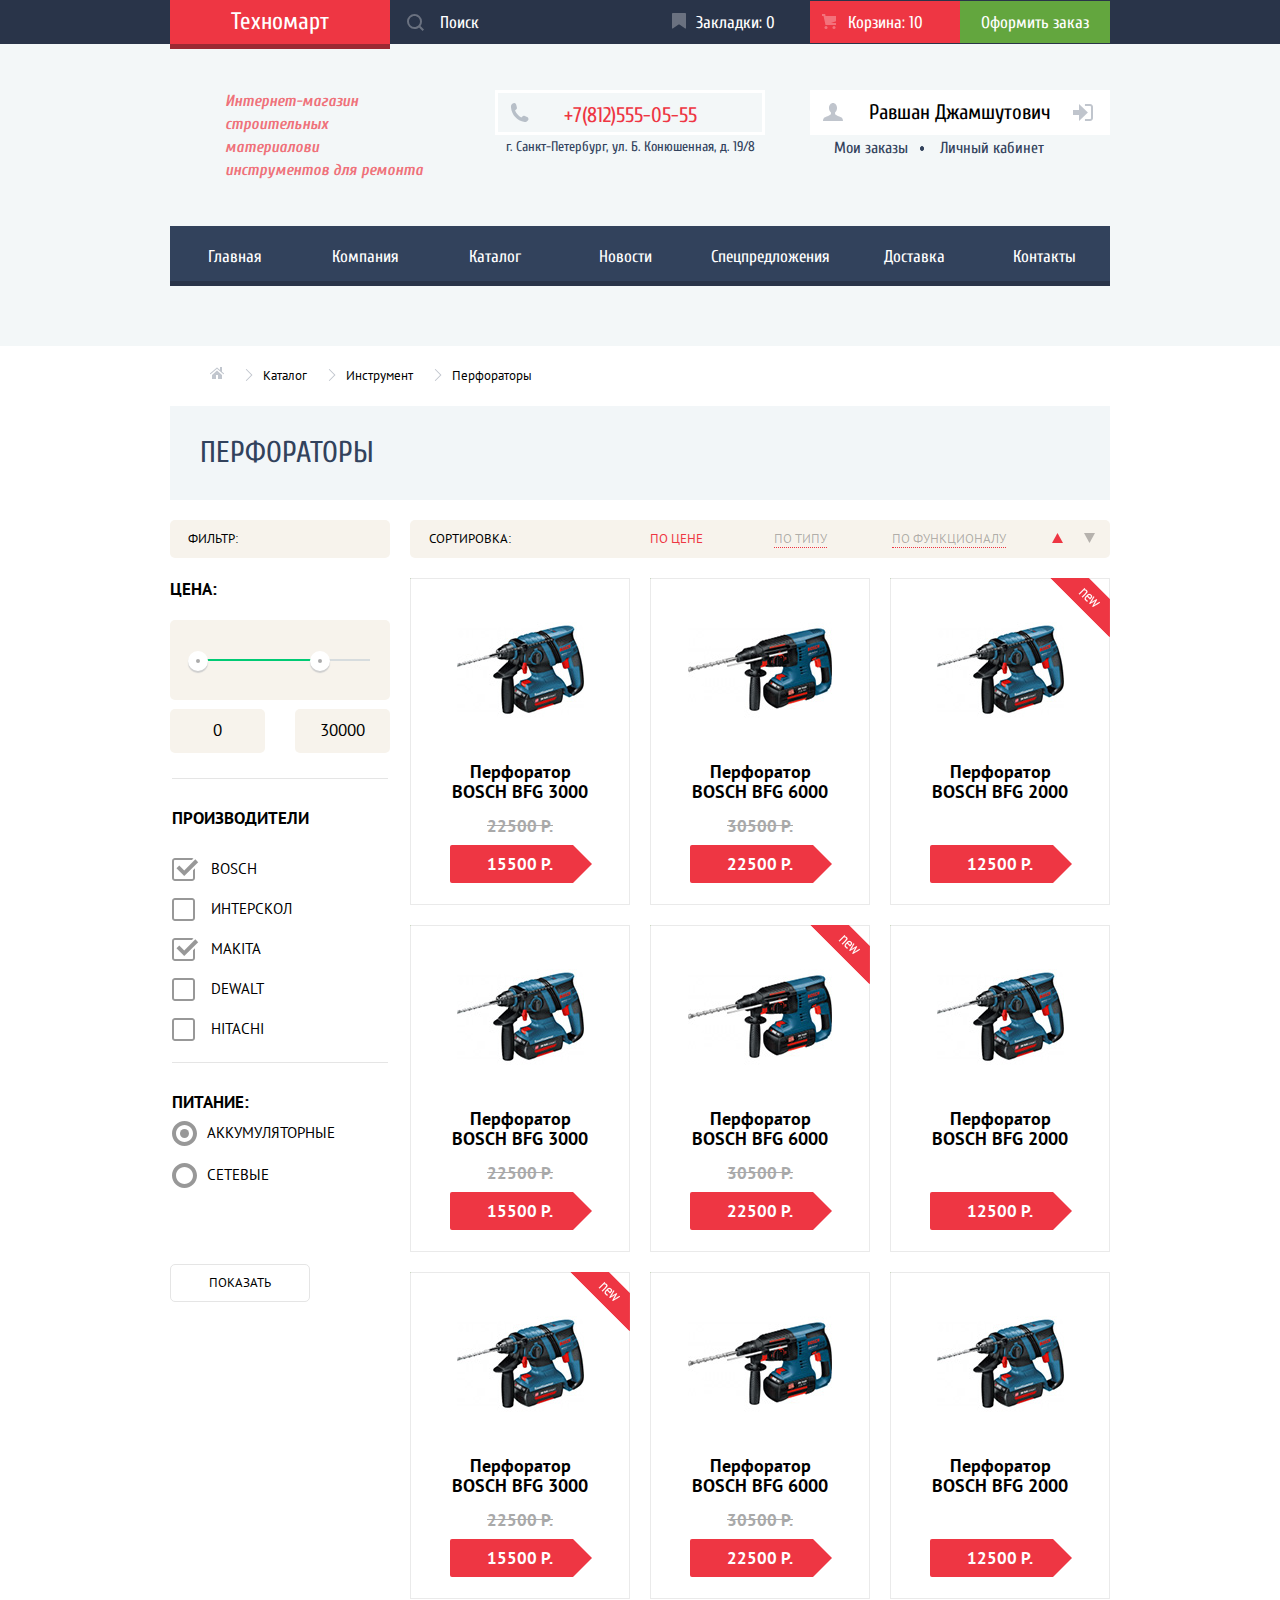
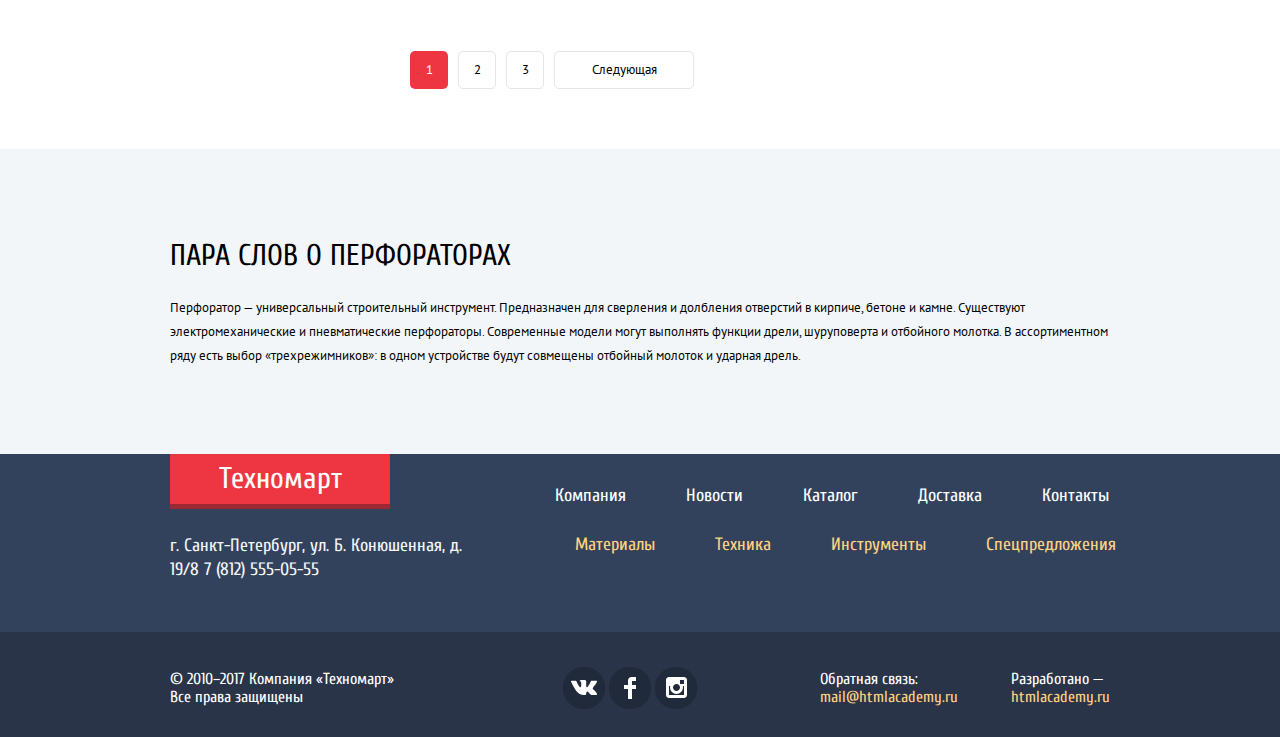
==== commit 44135ea8: "Изменения" ====
--- a/catalog.html
+++ b/catalog.html
@@ -11,7 +11,7 @@
     <header class="main-header">
       <div class="header-bg">
         <div class="header-top center">
-          <a href="#" class="logo">
+          <a href="index.html" class="logo">
             Техномарт
           </a>
 
@@ -34,7 +34,7 @@
 
       <div class="header-middle center">
         <h1 class="header-title">
-            Интернет-магазин<br>строительных материалови<br>инструментов для ремонта
+            Интернет-магазин строительных материалови инструментов для ремонта
         </h1>
 
         <p class="header-info">
@@ -94,7 +94,7 @@
           <li>Перфораторы</li>
         </ul>
 
-        <p class="internally-title title">Перфораторы</p>
+        <h1 class="internally-title title">Перфораторы</h1>
       </div>
 
       <div class="inner-page-help center">
@@ -411,12 +411,12 @@
     <footer class="main-footer">
       <nav class="footer-nav center">
         <div class="footer-column-left">
-          <a href="#" class="logo">
+          <a href="index.html" class="logo">
             Техномарт
           </a>
 
           <p>
-            г. Санкт-Петербург, ул. Б. Конюшенная, д. 19/8<br>
+            г. Санкт-Петербург, ул. Б. Конюшенная, д. 19/8
             7 (812) 555-05-55
           </p>
         </div>
@@ -442,7 +442,7 @@
       <div class="footer-bottom-bg">
         <div class="footer-bottom center">
           <p class="footer-info">
-            © 2010–2017 Компания «Техномарт»<br>
+            © 2010–2017 Компания «Техномарт»
             Все права защищены
           </p>
 
@@ -473,13 +473,13 @@
           </div>
 
           <p class="feedback">
-            Обратная связь:<br>
+            Обратная связь:
             <a href="mailto:mail@htmlacademy.ru">mail@htmlacademy.ru</a>
           </p>
 
           <p class="developed">
-            Разработано — <br>
-            <a href="https://htmlacademy.ru">htmlacademy.ru</a>
+            Разработано —
+            <a href="https://htmlacademy.ru/intensive/htmlcss">htmlacademy.ru</a>
           </p>
         </div>
       </div>
--- a/css/style.css
+++ b/css/style.css
@@ -3,7 +3,7 @@
   margin:0px;
   padding: 0px;
 
-  font-family: Cuprum, Arial, sans-serif;
+  font-family: "Cuprum" , "Arial" , sans-serif;
 
 }
 
@@ -172,6 +172,9 @@
 
   width: 270px;
   height: 100%;
+}
+.search input[type="search"]::placeholder{
+  color: #ffffff;
 }
 
 .search .search-submit{
@@ -390,6 +393,7 @@
 
 .header-title{
   display: block;
+  width: 200px;
   min-width: 200px;
   min-height: 60px;
   -webkit-box-sizing: border-box;
@@ -910,10 +914,12 @@
   right: 0px;
   width: 620px;
   min-height: 266px;
-  z-index: -1;
+  z-index: -2;
 }
 .slider p{
   position: absolute;
+  display: flex;
+  flex-direction: column;
   top: 20px;
   left: 24px;
   color: #ffffff;
@@ -927,13 +933,19 @@
   font-size: 36px;
   line-height: 36px;
   font-weight: bold;
+  margin-bottom: 8px;
 
 }
 .slider img{
   width: 100%;
 }
+
 .sliders .slider-1{
-  z-index: -2;
+  z-index: -3;
+  background-color: #b2a99e;
+}
+.sliders .slider-1 {
+  background-color: #b2a99e;
 }
 
 .sliders .handle{
@@ -1057,7 +1069,7 @@
       -ms-flex-pack: start;
           justify-content: flex-start;
 
-  font-family: "PT Sans",sans-serif;
+  font-family: "PT Sans" , "Arial" ,sans-serif;
   font-weight: bold;
   font-size: 18px;
 
@@ -1149,7 +1161,7 @@
   color: white;
   font-size: 14px;
   font-weight: normal;
-  font-family: "Cuprum", sans-serif;
+  font-family: "Cuprum" , "Arial" , sans-serif;
   line-height: 18px;
   text-decoration: none;
   text-transform: uppercase;
@@ -1434,11 +1446,12 @@
 }
 
 .service-tagline{
-  font-family: "PT Sans",sans-serif;
+  font-family: "PT Sans" , "Arial" , sans-serif;
   font-size: 13px;
   line-height: 24px;
 
   margin-bottom: 70px;
+  width: 400px;
 }
 
 .service-help-column{
@@ -1530,7 +1543,7 @@
 .service .description{
   width: 750px;
   min-height: 210px;
-  font-family: "PT Sans",sans-serif;
+  font-family: "PT Sans" , "Arial" ,sans-serif;
   font-size: 13px;
   line-height: 1.85;
 
@@ -1585,7 +1598,7 @@
 }
 
 .main-info p{
-  font-family: "PT Sans",sans-serif;
+  font-family: "PT Sans", "Arial" , sans-serif;
   font-size: 13px;
   line-height: 1.85;
 
@@ -1637,6 +1650,10 @@
 .info-geo img{
   margin-bottom: 40px;
 }
+
+.info-geo p{
+  width: 180px;
+}
 /*------------------*/
 /*Internal page properties*/
 
@@ -1651,7 +1668,7 @@
   display: -ms-flexbox;
   display: flex;
 
-  font-family: "PT Sans",sans-serif;
+  font-family: "PT Sans" , "Arial" , sans-serif;
   font-size: 13px;
   line-height: 1.38;
 
@@ -1733,7 +1750,7 @@
 
 .filters{
 
-  font-family: "PT Sans",sans-serif;
+  font-family: "PT Sans" , "Arial" , sans-serif;
   font-size: 15px;
   font-weight: normal;
   line-height: 1.33;
@@ -2017,7 +2034,15 @@
 
   background-color: #ffffff;
   border: 1px solid #e5e5e5;
-  border-radius: 2px;
+  border-radius: 5px;
+}
+.filters-submit:hover,
+.filters-submit:focus{
+  border-color: #bdc6ca;
+  outline: none;
+}
+.filters-submit:active{
+  border-color: #ee3643;
 }
 
 
@@ -2034,7 +2059,7 @@
   display: -ms-flexbox;
   display: flex;
 
-  font-family: "PT Sans",sans-serif;
+  font-family: "PT Sans", "Arial" , sans-serif;
   font-weight:normal;
   font-size: 13px;
   line-height: 18px;
@@ -2148,7 +2173,7 @@
 }
 
 .pagination a{
-  font-family: "PT Sans",sans-serif;
+  font-family: "PT Sans", "Arial" ,sans-serif;
   font-size: 13px;
   font-weight: normal;
   line-height: 1.38;
@@ -2211,7 +2236,7 @@
 }
 
 .inner-info p{
-  font-family: 'PT Sans',sans-serif;
+  font-family: "PT Sans" , "Arial" ,sans-serif;
   font-size: 13px;
   line-height: 1.85;
   font-weight: normal;
@@ -2262,6 +2287,10 @@
 
 }
 
+.footer-column-left p{
+  width: 325px;
+}
+
 .footer-nav .logo{
   font-size: 30px;
   line-height: 1;
@@ -2390,7 +2419,8 @@
 }
 
 .footer-bottom .footer-info{
-  margin-right: 163px;
+  margin-right: 162px;
+  width: 560px;
 }
 
 .social ul{
@@ -2478,7 +2508,7 @@
           box-shadow: 0px 20px 40px 0 rgba(41, 52, 73, 0.75);
 
   animation-name: smooth;
-  animation-duration: 2s;
+  animation-duration: 0.5s;
 
 }
 .pop-up{
@@ -2497,8 +2527,8 @@
 .pop-up.question{
   position: fixed;
   left: 50%;
-  bottom: 20%;
-  transform: translate(-50%, 20%);
+  bottom: 18%;
+  transform: translate(-50%, -20%);
 
 
   z-index: 101;
@@ -2639,22 +2669,23 @@
 .pop-up.map{
   position: fixed;
   left: 50%;
-  top: 2%;
-  transform: translate(-50%,2%);
+  bottom: 58%;
+  transform: translate(-50%, 40%);
   z-index: 102;
   width: 940px;
   min-height: 447px;
   padding: 0px;
   margin: 0px;
   border: none;
+  background-color: rgba(229, 227, 231, 1);
 }
 
 
 .pop-up.added-item{
   position: fixed;
   left: 50%;
-  top: 18%;
-  transform: translate(-50%,-18%);
+  top: 50%;
+  transform: translate(-50%,-50%);
   -webkit-box-orient: vertical;
   -webkit-box-direction: normal;
       -ms-flex-direction: column;
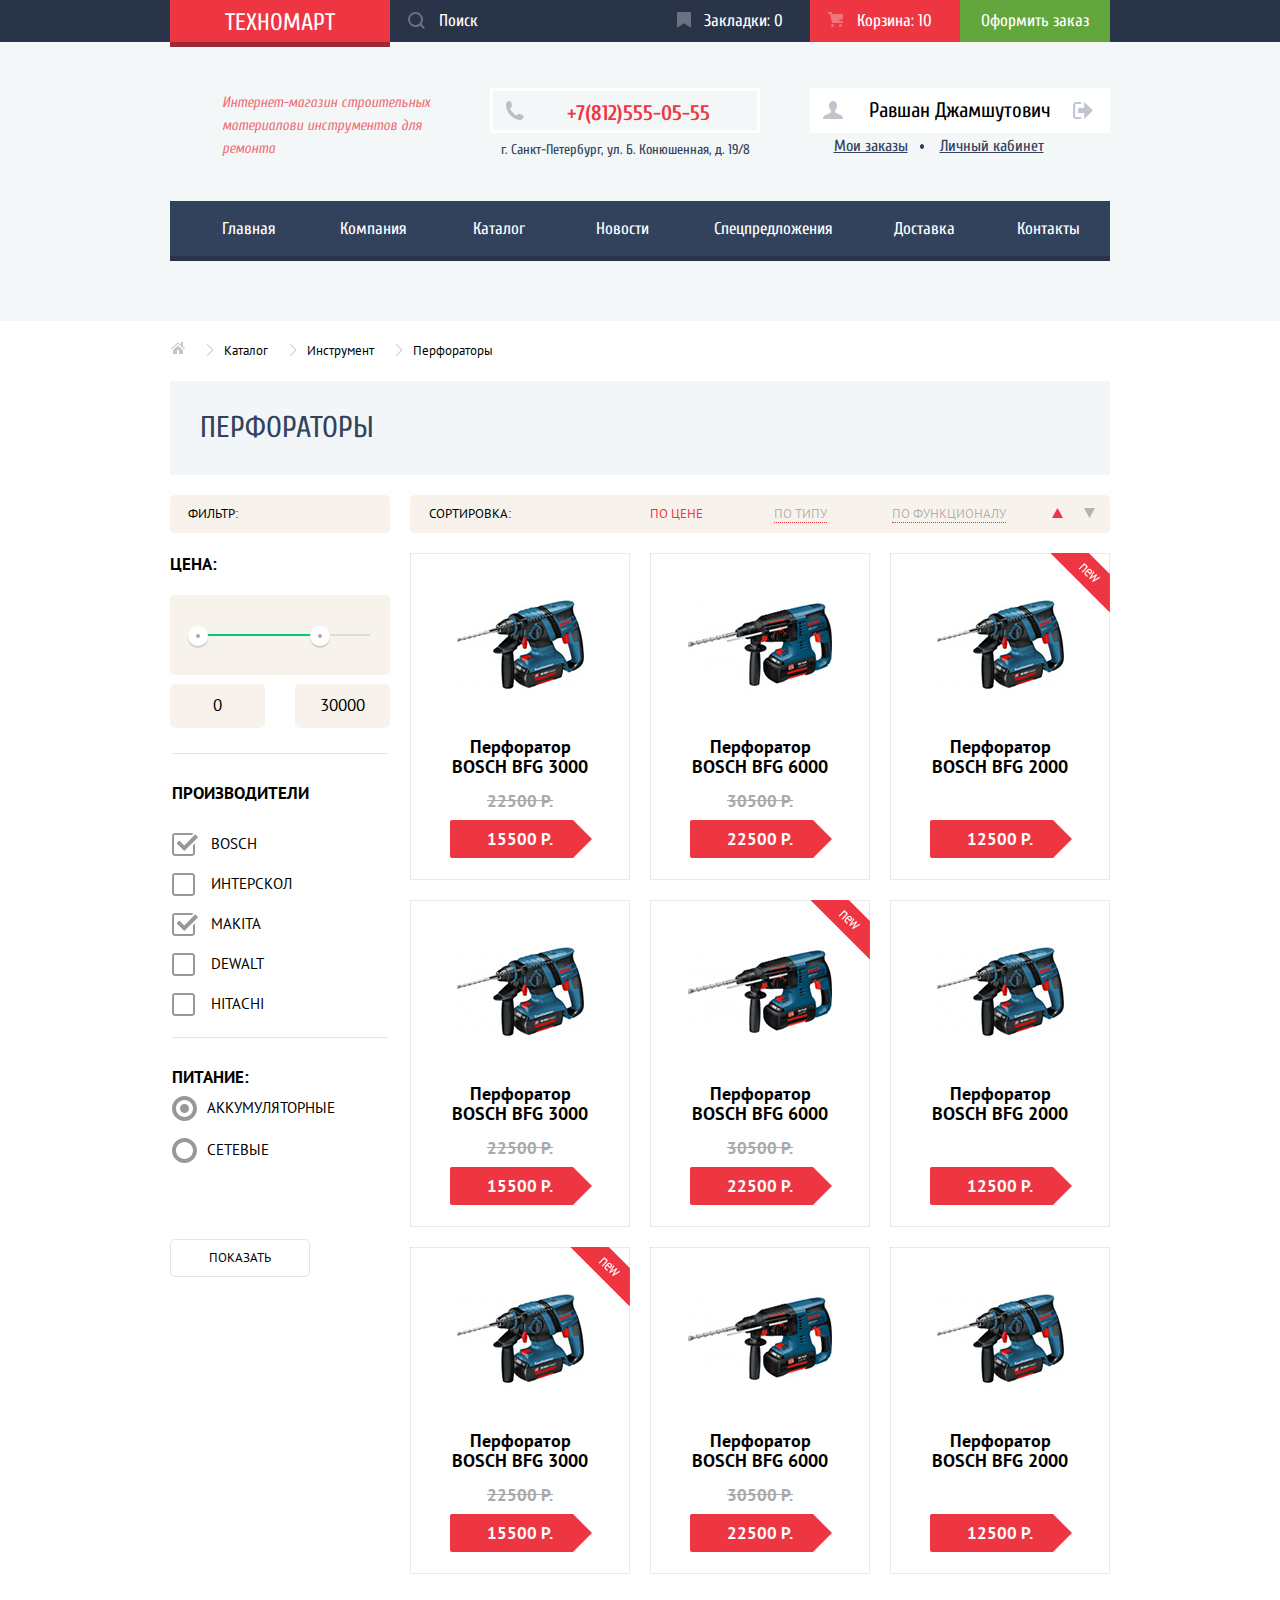
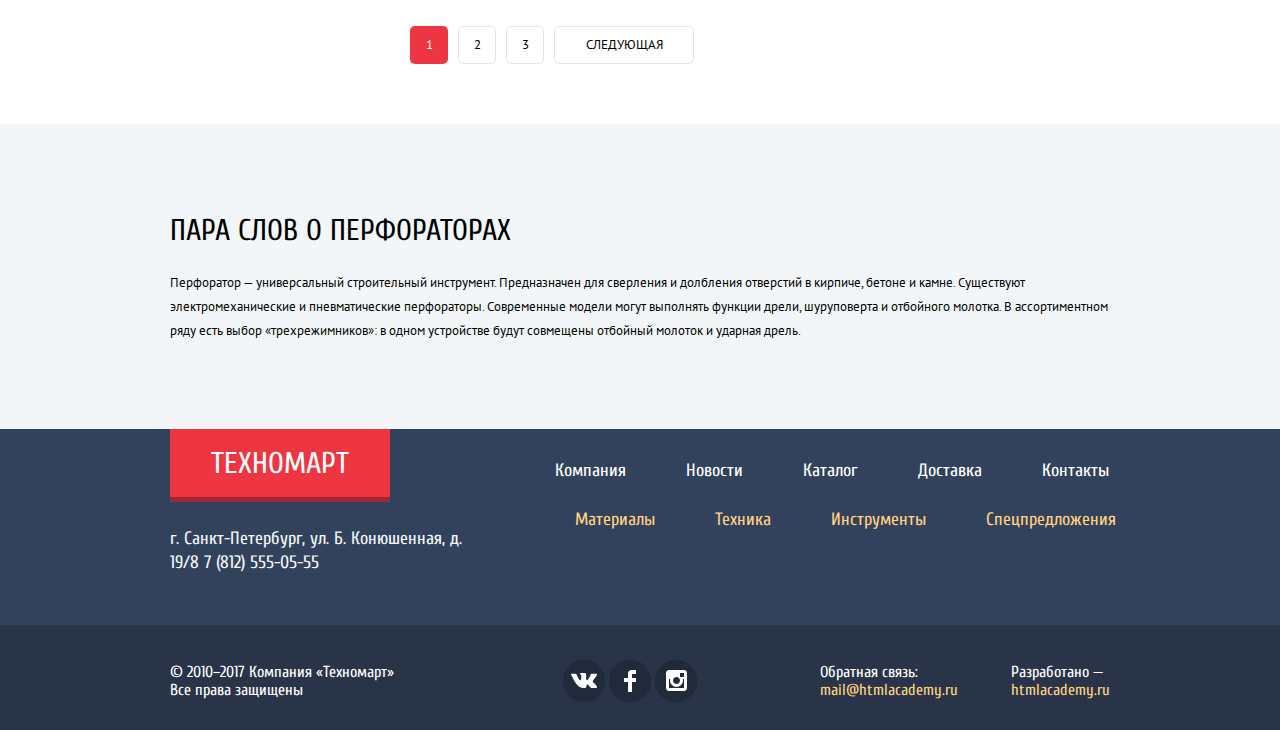
==== commit be5b8cb7: "Отсчет" ====
--- a/catalog.html
+++ b/catalog.html
@@ -50,9 +50,11 @@
               <span class="user-name">Равшан Джамшутович</span>
             </a>
             <a href="#" class="account-exit">
-              <svg xmlns="http://www.w3.org/2000/svg" width="20" height="17" viewBox="0 0 20 17">
-                  <path fill="#32425C" d="M14.875 8.5L6 0v6H0v5h6v6z"/>
-                  <path fill="#32425C" d="M16.986 15.01h-5.027V17h5.027c2.178 0 3.004-1.81 3.029-3.026V3.028C19.99 1.811 19.164 0 16.986 0h-5.027v1.99h5.027c.839 0 .992.681 1.01 1.057v10.904c-.017.376-.171 1.059-1.01 1.059z"/>
+              <svg xmlns="http://www.w3.org/2000/svg" width="21" height="17" viewBox="0 0 21 17">
+                  <g fill="#32425C">
+                      <path d="M21 8.5L12.125 0v6h-6v5h6v6z"/>
+                      <path d="M3.106 13.952V3.048c.018-.376.171-1.057 1.01-1.057h5.027V0H4.116C1.938 0 1.112 1.81 1.087 3.027v10.946C1.112 15.189 1.938 17 4.116 17h5.027v-1.99H4.116c-.839 0-.992-.683-1.01-1.058z"/>
+                  </g>
               </svg>
             </a>
           </li>
--- a/css/style.css
+++ b/css/style.css
@@ -1,6 +1,6 @@
 /*Global teg*/
 body{
-  margin:0px;
+  margin: 0px;
   padding: 0px;
 
   font-family: "Cuprum" , "Arial" , sans-serif;
@@ -21,6 +21,7 @@
   padding-top:11px;
 
   text-align: center;
+  text-transform: uppercase;
 
   font-size: 14px;
   line-height: 1.29;
@@ -112,14 +113,15 @@
           box-sizing: border-box;
 
   font-size: 24px;
+  text-transform: uppercase;
   line-height: 24px;
 
   text-align: center;
 
-  padding: 10px 0px;
+  padding: 11px 0px;
 
   width: 220px;
-  min-height: 43px;
+  height: 42px;
 
   background-color: #ee3643;
 
@@ -168,7 +170,8 @@
           box-sizing: border-box;
 
   padding: 0px;
-  padding-left: 50px;
+  padding-left: 49px;
+  padding-bottom: 1px;
 
   width: 270px;
   height: 100%;
@@ -179,8 +182,9 @@
 
 .search .search-submit{
   position: absolute;
-  left :0px;
-  top: 0px;
+  left : 1px;
+
+  bottom: 1px;
 
   font-size: 0px;
 
@@ -195,8 +199,8 @@
 
           order: -1;
 
-  margin:0px;
-  padding:0px;
+  margin: 0px;
+  padding: 0px;
 
   background-color: transparent;
   fill:#ffffff;
@@ -233,15 +237,13 @@
 }
 
 .bookmarks{
-  position: relative;
-}
-.bookmarks{
   display: block;
-
+    position: relative;
   width: 150px;
   min-height: 42px;
 
-  padding-top:13px;
+  padding-top: 12px;
+  padding-left: 17px;
 
   text-align: center;
 
@@ -252,7 +254,7 @@
 .bookmarks::after{
   content: "";
   position: absolute;
-  left: 12px;
+  left: 17px;
   top: 12px;
   min-width: 14px;
   min-height: 16px;
@@ -270,7 +272,8 @@
   width: 150px;
   min-height: 42px;
 
-  padding-top:13px;
+  padding-top: 12px;
+  padding-left: 19px;
 
   text-align: center;
 
@@ -294,9 +297,9 @@
 .basket::after{
   content: "";
   position: absolute;
-  left: 12px;
-  top: 12px;
-  min-width: 14px;
+  left: 18px;
+  top: 11px;
+  min-width: 15px;
   min-height: 16px;
 
   background-image: url("data:image/svg+xml,%3Csvg xmlns='http://www.w3.org/2000/svg' width='15' height='15' viewBox='0 0 15 15' style='opacity:0.3;'%3E%3Ccircle cx='4.5' cy='13.5' r='1.5' fill='%23ffffff'/%3E%3Ccircle cx='12.5' cy='13.5' r='1.5' fill='%23ffffff'/%3E%3Cpath d='M15 2H4.07l-.422-2H0v2h2.031l1.985 9H15V9H9.441L15 6.951z' fill='%23ffffff'/%3E%3C/svg%3E%0A");
@@ -357,7 +360,7 @@
 
   text-align: center;
 
-  padding-top: 13px;
+  padding-top: 12px;
 
   width: 150px;
   min-height: 42px;
@@ -393,36 +396,39 @@
 
 .header-title{
   display: block;
-  width: 200px;
-  min-width: 200px;
+  width: 210px;
+  min-width: 210px;
+  height: 69px;
   min-height: 60px;
   -webkit-box-sizing: border-box;
           box-sizing: border-box;
 
 
   font-style: italic;
-  font-size: 16px;
+  font-weight: normal;
+  font-size: 15px;
   line-height: 23px;
 
   text-align: left;
 
   color:rgba(238, 54, 67, 0.7);
 
-  margin: 0px;
-  margin-right: 70px;
-  margin-left: 55px;
+  padding-top: 3px;
+  margin: 0px;
+  margin-right: 58px;
+  margin-left: 52px;
 }
 
 .header-info{
   text-align:center;
-
+  height: 69px;
   font-size: 14px;
   line-height: 24px;
 
   color: #32425c;
 
   margin: 0px;
-  margin-right: 65px;
+  margin-right: 70px;
 
   position: relative;
 }
@@ -438,10 +444,13 @@
   padding-top: 12px;
 
   font-size: 21px;
+  font-weight: bold;
   line-height: 21px;
 
   border:3px solid #ffffff;
-
+  padding-left: 26px;
+
+  margin-bottom: 5px;
   color:#ee3643;
 }
 .info-number::after{
@@ -487,13 +496,15 @@
 
   width: 121px;
   min-height: 45px;
-  padding-top: 14px;
+  padding-top: 12px;
+
 
   background-color:#ffffff;
 }
 
 .account .entrance{
-  padding-left: 40px;
+  padding-left: 22px;
+
 }
 .account .entrance::after{
   content: "";
@@ -503,6 +514,7 @@
 
   min-width: 20px;
   min-height: 17px;
+  opacity: 0.3;
 
   background-image: url("data:image/svg+xml,%3Csvg xmlns='http://www.w3.org/2000/svg' width='20' height='17' viewBox='0 0 20 17' style='opacity:0.3;'%3E%3Cpath fill='%2332425C' d='M14.875 8.5L6 0v6H0v5h6v6z'/%3E%3Cpath fill='%2332425C' d='M16.986 15.01h-5.027V17h5.027c2.178 0 3.004-1.81 3.029-3.026V3.028C19.99 1.811 19.164 0 16.986 0h-5.027v1.99h5.027c.839 0 .992.681 1.01 1.057v10.904c-.017.376-.171 1.059-1.01 1.059z'/%3E%3C/svg%3E");
 }
@@ -619,7 +631,9 @@
 
   padding-top: 0px;
 
+
   background-color: transparent;
+  text-decoration: underline;
 }
 .account-actions .my-orders::after{
   content: '';
@@ -695,6 +709,9 @@
   -ms-flex-preferred-size: inherit;
       flex-basis: inherit;
   height: 60px;
+  -webkit-box-sizing: border-box;
+
+          box-sizing: border-box;
 
   display: -webkit-box;
 
@@ -713,9 +730,20 @@
 
   text-align: center;
 
-  padding-left: 20px;
-  padding-right: 20px;
-}
+  padding-left: 30px;
+  padding-right: 30px;
+  padding-bottom: 5px;
+
+}
+
+.nav-list a[href="index.html"]{
+  padding-left: 52px;
+  padding-right: 34px;
+}
+.nav-list .nav-contacts{
+  padding-right: 55px;
+}
+
 .nav-list a:hover,
 .nav-list a:focus{
   background-color: #293449;
@@ -748,6 +776,7 @@
   text-align: center;
 
   margin-bottom: 53px;
+
 }
 
 .relevant .help-column{
@@ -768,6 +797,7 @@
   min-height: 123px;
 
   margin-bottom: 20px;
+
 }
 
 .relevant .sliders{
@@ -789,20 +819,24 @@
 
 .additional h3{
   display: block;
+  position: absolute;
+  top: 20px;
+  left: 22px;
   width: 150px;
   min-height: 48px;
   -webkit-box-sizing: border-box;
           box-sizing: border-box;
 
-  padding-left: 20px;
-  padding-top: 26px;
+
 
   text-align: left;
 }
 
 .additional a{
   display: block;
-
+  position: absolute;
+  bottom: 23px;
+  left: 25px;
   width: 135px;
   height: 38px;
   -webkit-box-sizing: border-box;
@@ -813,8 +847,6 @@
   text-transform: uppercase;
 
   padding-top: 12px;
-  margin-left: 25px;
-  margin-top: 15px;
 
   background-color: rgba(0, 0, 0, 0.1);
 }
@@ -845,11 +877,12 @@
   content: "";
   position: absolute;
   top: 30px;
-  right: 30px;
+  right: 25px;
 
   min-width: 78px;
   min-height: 72px;
-  background-image: url("");
+
+
   background-position: center;
   background-repeat: no-repeat;
 }
@@ -913,7 +946,7 @@
   top: 0px;
   right: 0px;
   width: 620px;
-  min-height: 266px;
+  height: 266px;
   z-index: -2;
 }
 .slider p{
@@ -961,7 +994,7 @@
 .handle button{
   margin: 0px;
   padding: 0px;
-  border:0px;
+  border: 0px;
 
   margin-top: 5px;
   width: 22px;
@@ -1049,7 +1082,7 @@
   margin-left: 30px;
 }
 .popular-title .button{
-  margin-right: 30px;
+  margin-right: 25px;
 }
 
 .items .catalog-list  {
@@ -1230,7 +1263,7 @@
   width: 218px;
   margin: 0px;
 
-  padding:0px;
+  padding: 0px;
   padding-top: 43px;
 
   border: none;
@@ -1331,7 +1364,7 @@
 }
 
 .manufacturer{
-  margin-bottom: 65px;
+  margin-bottom: 90px;
 }
 
 .manufacturer-title{
@@ -1352,6 +1385,7 @@
   background-color: #f9f5f0;
 
   margin-bottom: 20px;
+
 }
 .manufacturer-title .title{
   font-size: 30px;
@@ -1362,7 +1396,7 @@
   margin-left: 30px;
 }
 .manufacturer-title .button{
-  margin-right: 30px;
+  margin-right: 25px;
 }
 
 .manufacturer .manufacturer-list{
@@ -1430,7 +1464,10 @@
 
 
   background-color: #F6F8FA;
-  margin-bottom: 82px;
+  margin-bottom: 55px;
+  padding-top: 65px;
+  padding-bottom: 20px;
+
 }
 
 
@@ -1441,8 +1478,8 @@
   color: #000000;
 
   margin: 0px;
-  padding-top: 25px;
-  padding-bottom: 25px;
+  padding: 0px;
+  padding-bottom: 15px;
 }
 
 .service-tagline{
@@ -1466,6 +1503,7 @@
       -ms-flex-align: start;
           align-items: flex-start;
 
+
 }
 
 .service-list{
@@ -1500,22 +1538,23 @@
   display: block;
   -webkit-box-sizing: border-box;
           box-sizing: border-box;
-  width: 220px;
-  min-height: 61px;
+  width: 240px;
+  height: 61px;
 
   font-size: 21px;
   line-height: 30px;
   text-align: left;
 
   padding-left: 23px;
-  padding-top: 20px;
-  padding-bottom: 20px;
+  padding-top: 15px;
+  padding-bottom: 15px;
 
   background-color: #33445a;
 
   -webkit-box-shadow: inset 0px -1px 0 0 #33445a;
 
           box-shadow: inset 0px -1px 0 0 #33445a;
+  border-bottom: 0.5px solid #59626a;
 }
 .service-list a:hover:not(.active),
 .service-list a:focus:not(.active){
@@ -1534,10 +1573,12 @@
 
 .service h3{
   font-size: 36px;
+  font-family: "Cuprum","Arial",sans-serif;
   line-height: 1;
   color: #32425c;
   margin-top: 0px;
   padding-top: 0px;
+  margin-bottom: 26px;
 }
 
 .service .description{
@@ -1548,12 +1589,14 @@
   line-height: 1.85;
 
   color: #000000;
+  z-index: 100;
 }
 
 .description-inner{
   position: relative;
 
   padding-bottom: 82px;
+  z-index: 0;
 }
 .description-inner p{
 
@@ -1561,7 +1604,8 @@
 .description-inner img{
   position: absolute;
   right: 0px;
-  bottom: 0px;
+  bottom: -30px;
+  z-index: 2;
 
 }
 
@@ -1594,7 +1638,7 @@
 
   margin: 0px;
   padding-top: 25px;
-  padding-bottom: 25px;
+  padding-bottom: 10px;
 }
 
 .main-info p{
@@ -1614,13 +1658,20 @@
 
   margin: 0px;
   padding-left: 0px;
-  margin-bottom: 32px;
+  margin-top: 5px;
+  margin-bottom: 35px;
+
 
 }
 
 .delivery-methods li{
-  padding-left: 40px;
-  margin-bottom: 20px;
+  padding-left: 37px;
+
+  margin-bottom: 16px;
+  -webkit-box-sizing: border-box;
+          box-sizing: border-box;
+  padding-top: 2px;
+  padding-bottom: 3px;
 
   position: relative;
 }
@@ -1640,6 +1691,9 @@
 
   background-color: #ee3643;
 }
+.info .batton-about-us{
+  width: 220px;
+}
 
 .main-info .info-geo{
 
@@ -1647,12 +1701,19 @@
   min-height: 368px;
 }
 
-.info-geo img{
-  margin-bottom: 40px;
-}
-
 .info-geo p{
   width: 180px;
+  margin-bottom: 20px;
+}
+
+.info-geo img{
+  margin-bottom: 35px;
+}
+
+.info-geo .batton-help{
+  width: 300px;
+  padding-left: 6px;
+
 }
 /*------------------*/
 /*Internal page properties*/
@@ -1679,6 +1740,7 @@
 
   padding-top: 21px;
   padding-bottom: 21px;
+  margin-left: -39px;
 
 }
 .breadcrumbs li{
@@ -1851,15 +1913,15 @@
           box-shadow: 0 2px 1px 0 #cfcfcf;
   cursor: pointer;
 }
-.range-controls .toggle-min {
+.toggle.toggle-min {
   left: 18px;
 }
 
-.range-controls .toggle-max {
+.toggle.toggle-max {
   left: 140px;
 }
 
-.filter-price .price-controls{
+.range-filter .price-controls{
   display: -webkit-box;
   display: -ms-flexbox;
   display: flex;
@@ -2202,6 +2264,8 @@
 
 .pagination .button-next{
   width: 140px;
+  text-transform: uppercase;
+
 }
 
 .pagination .active{
@@ -2293,11 +2357,14 @@
 
 .footer-nav .logo{
   font-size: 30px;
+  text-transform: uppercase;
   line-height: 1;
 
   padding-left: 41px;
   padding-right: 41px;
-
+  padding-bottom: 20px;
+  padding-top: 20px;
+  height: 68px;
   margin-bottom: 30px;
 }
 
